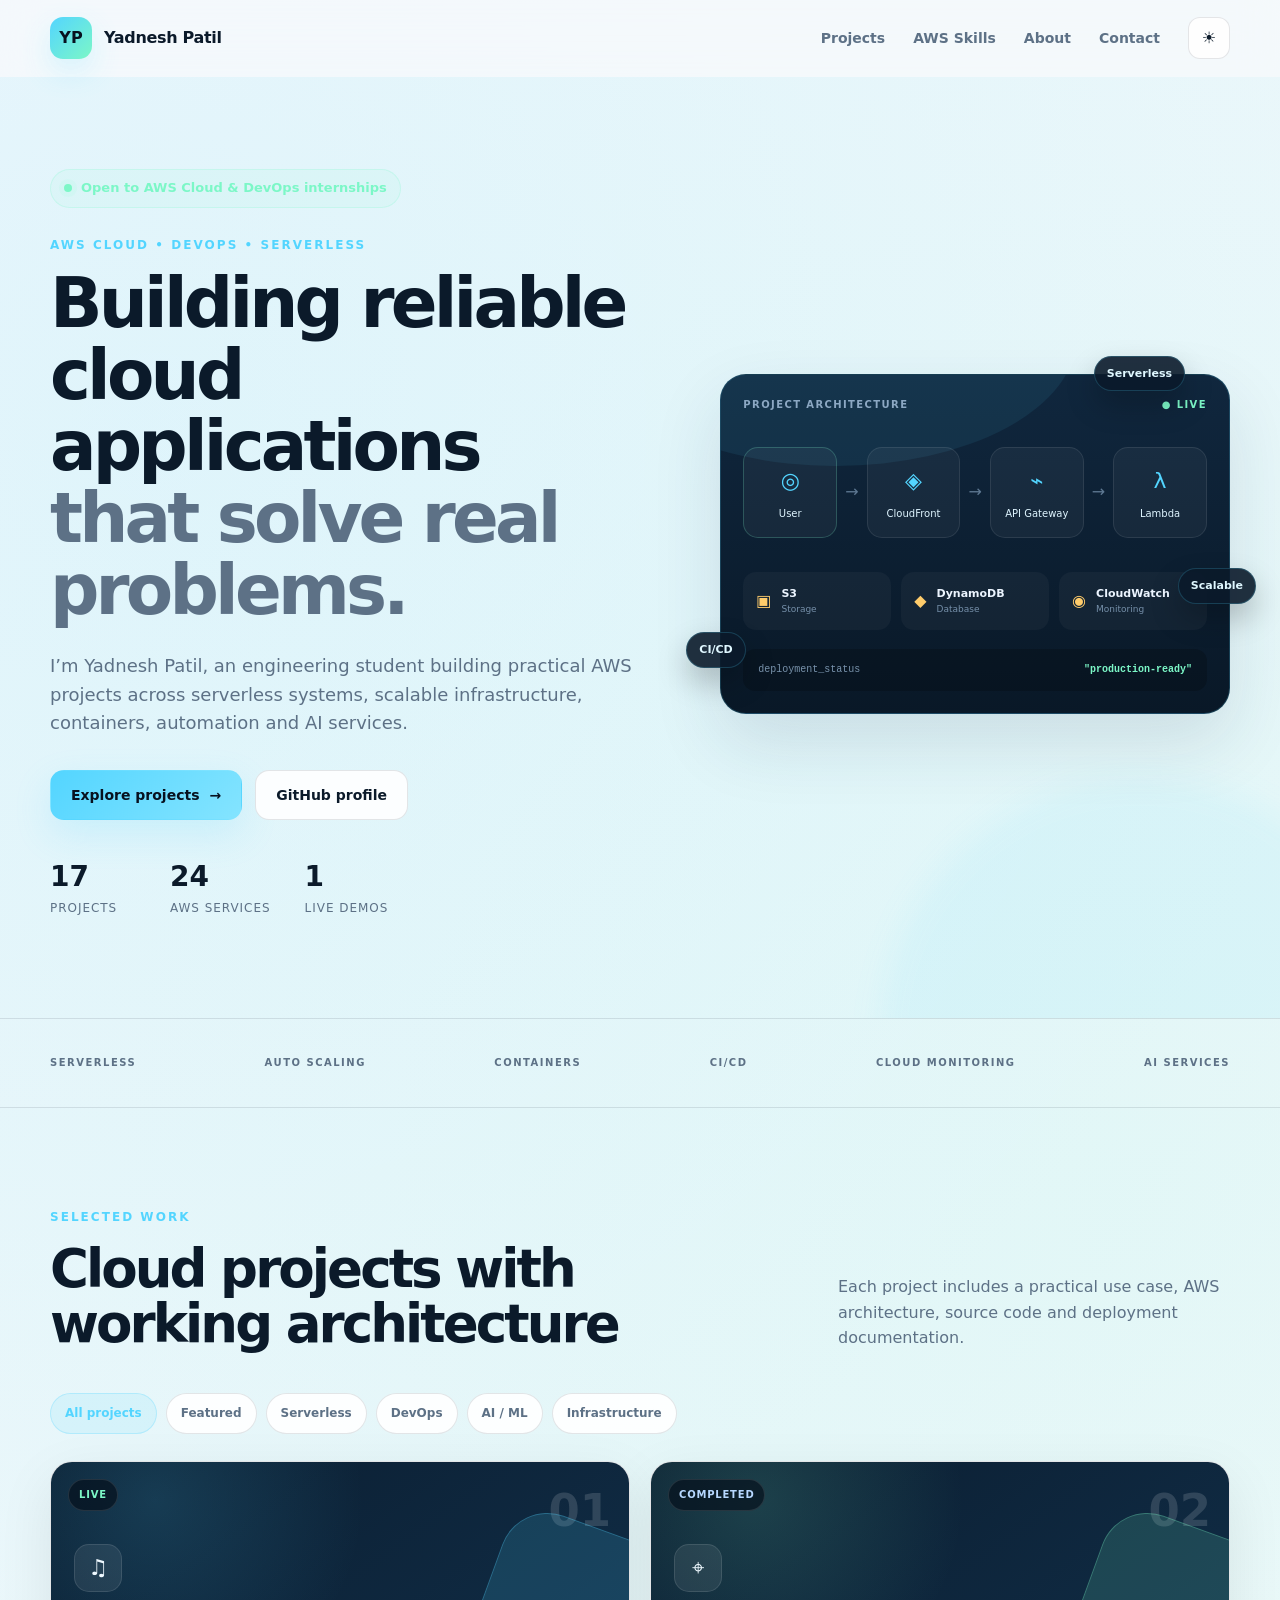
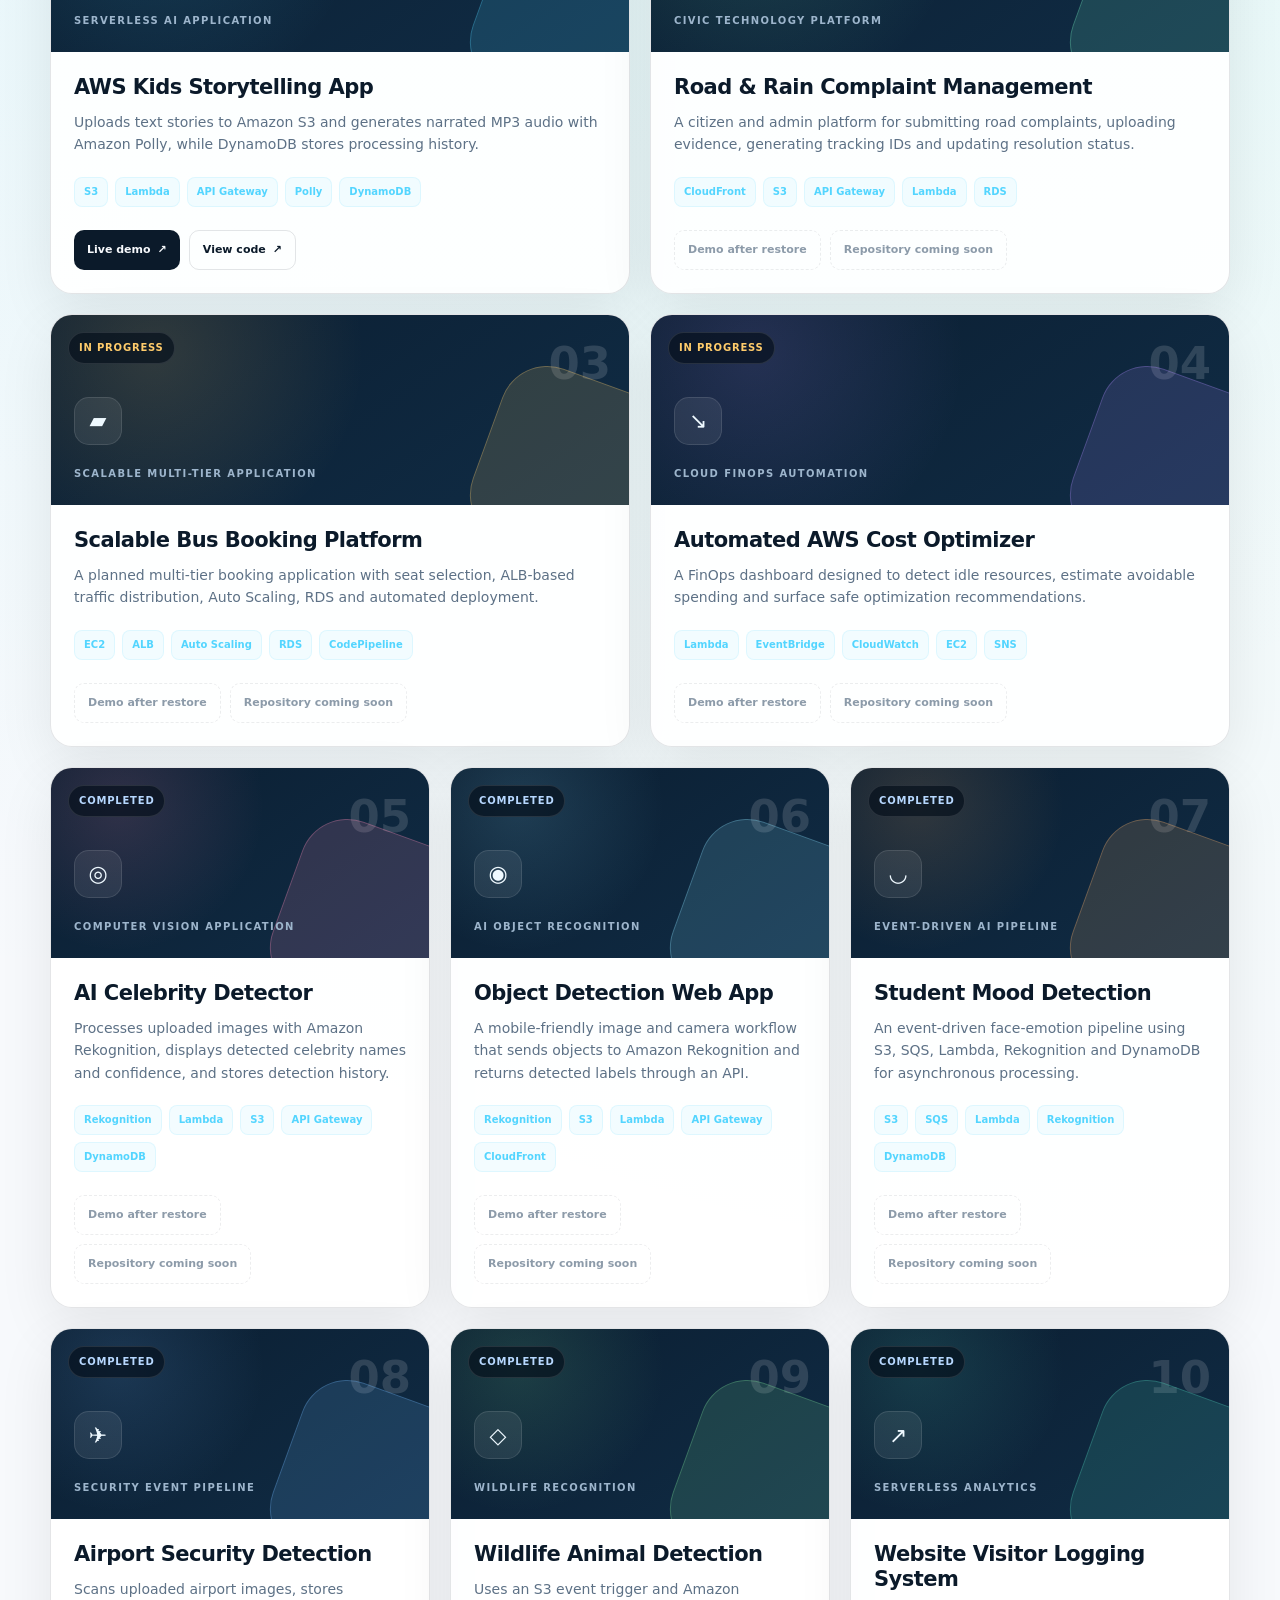
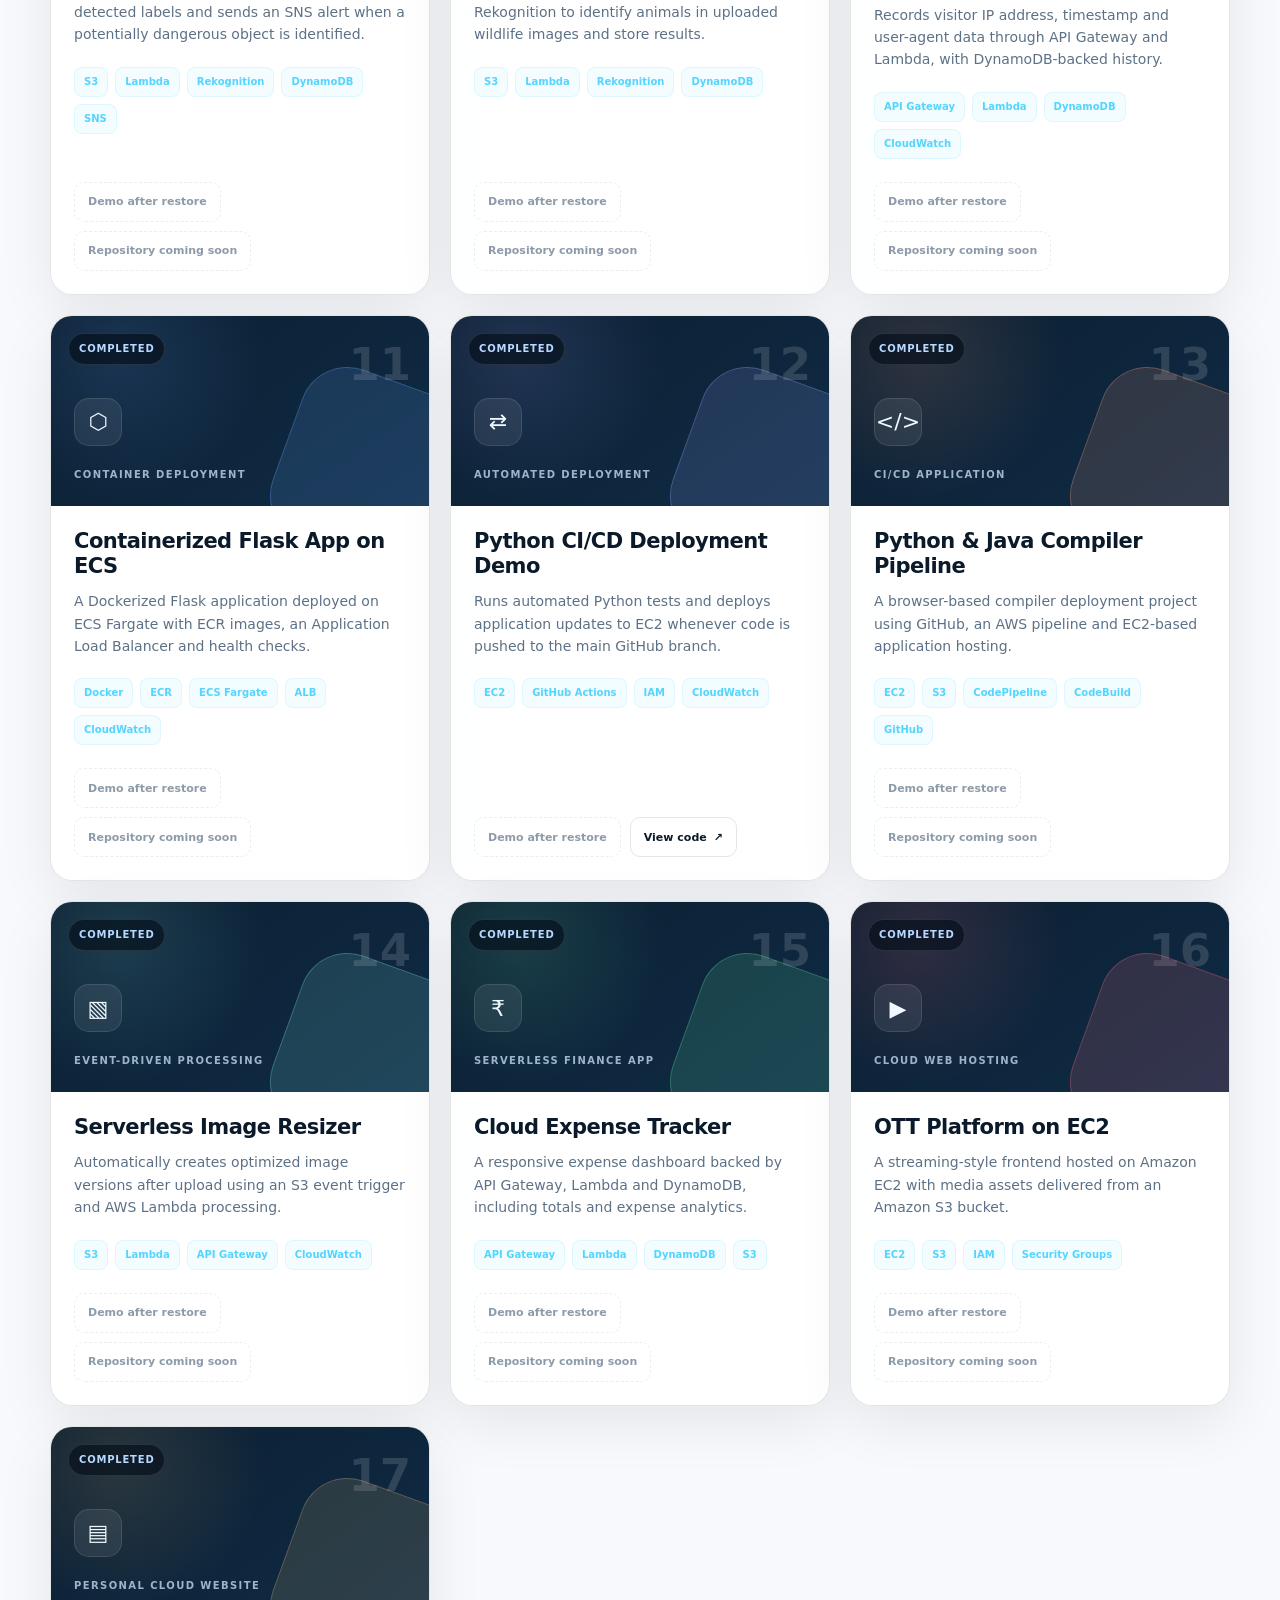
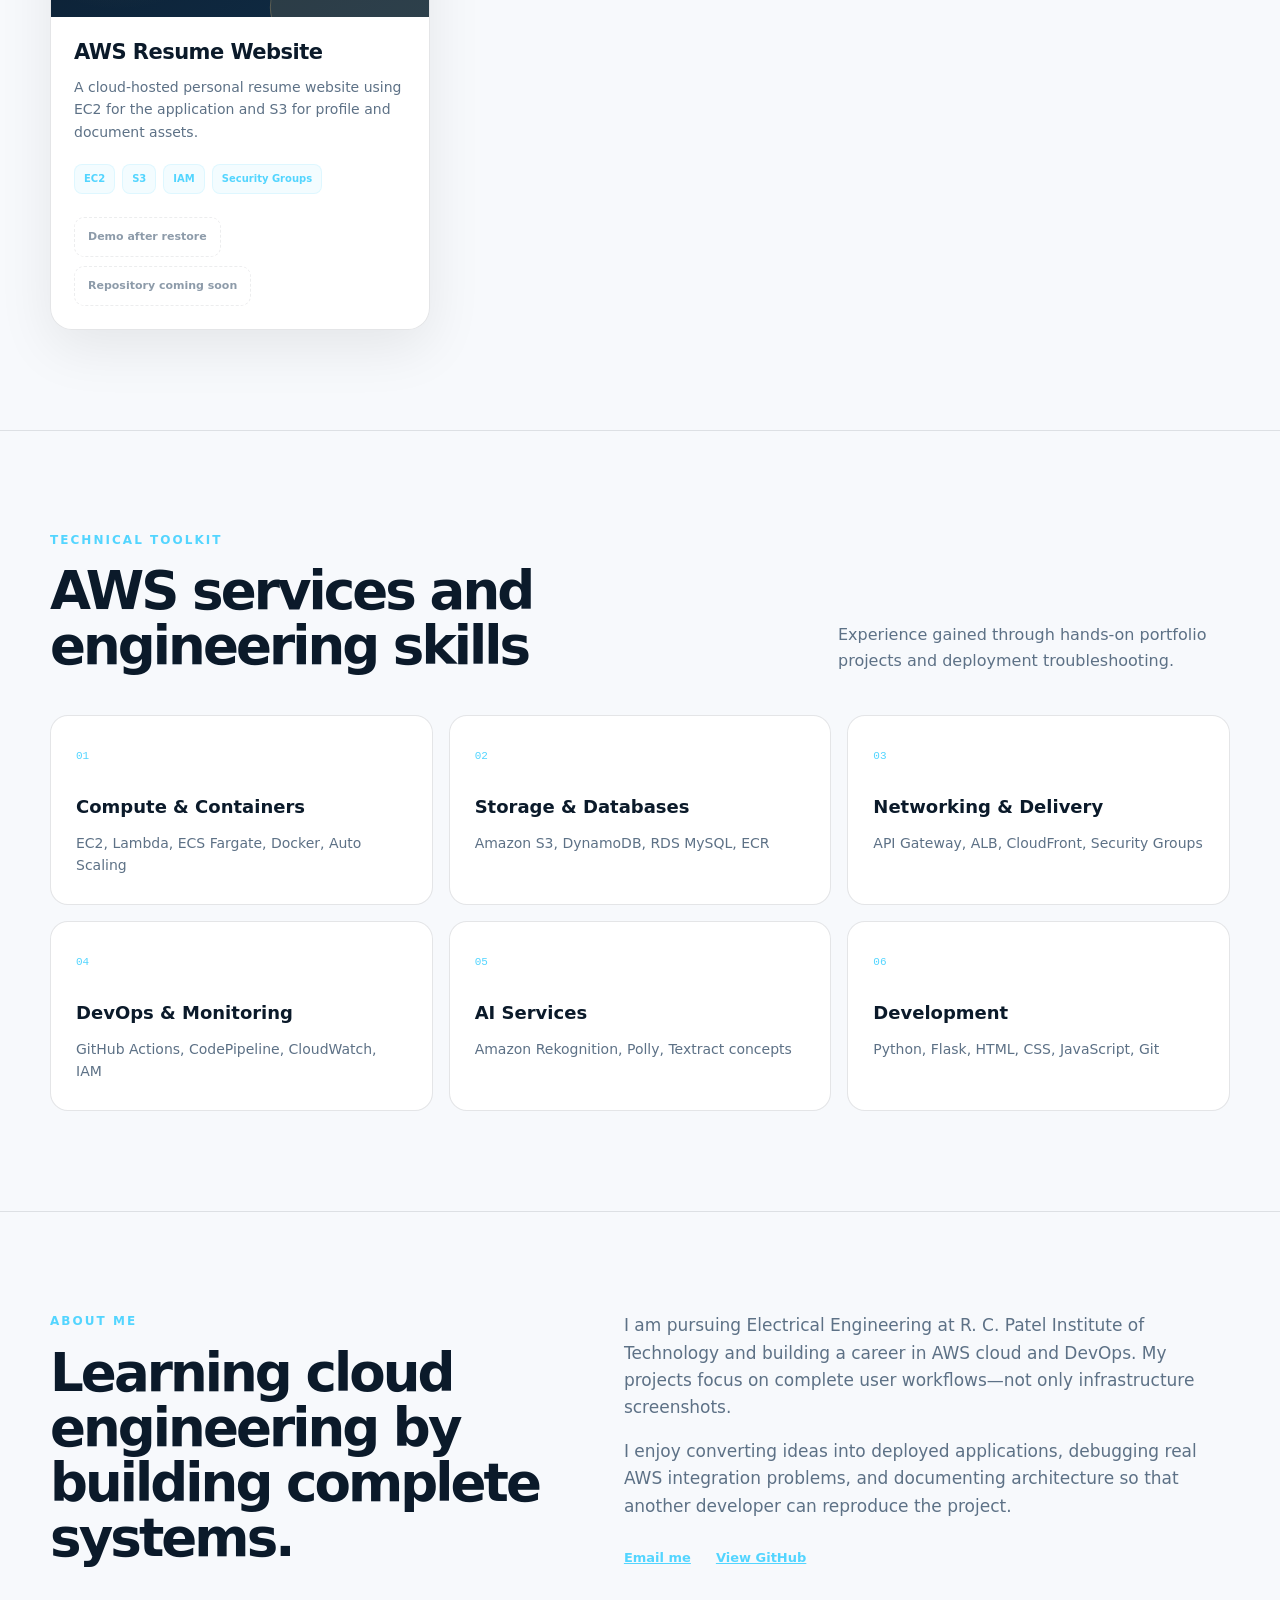
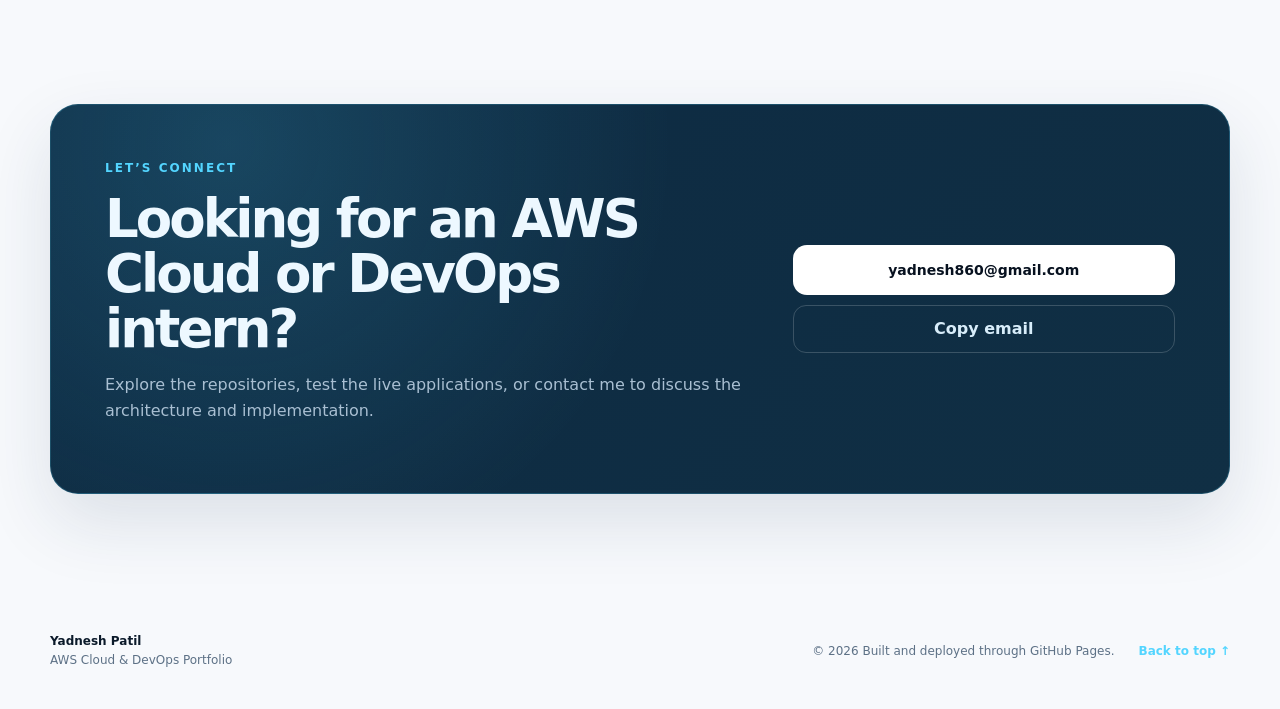
==== index.html @ d7eee320 "Fix GitHub Pages folder structure" ====
<!DOCTYPE html>
<html lang="en">
<head>
  <meta charset="UTF-8">
  <meta name="viewport" content="width=device-width, initial-scale=1.0">
  <meta name="description" content="Yadnesh Patil's AWS Cloud and DevOps project portfolio.">
  <meta name="theme-color" content="#07111f">

  <title>Yadnesh Patil | AWS Cloud Portfolio</title>

  <link rel="icon" href="assets/favicon.svg" type="image/svg+xml">
  <link rel="stylesheet" href="styles.css">
  <script src="script.js" defer></script>
</head>

<body>
  <a class="skip-link" href="#projects">Skip to projects</a>

  <header class="site-header" id="top">
    <nav class="nav container" aria-label="Main navigation">
      <a class="brand" href="#top" aria-label="Yadnesh Patil home">
        <span class="brand-mark">YP</span>
        <span class="brand-text">Yadnesh Patil</span>
      </a>

      <button class="nav-toggle" id="navToggle" type="button"
        aria-label="Open navigation" aria-expanded="false">
        <span></span><span></span><span></span>
      </button>

      <div class="nav-links" id="navLinks">
        <a href="#projects">Projects</a>
        <a href="#skills">AWS Skills</a>
        <a href="#about">About</a>
        <a href="#contact">Contact</a>

        <button class="theme-toggle" id="themeToggle" type="button"
          aria-label="Switch color theme">
          <span id="themeIcon" aria-hidden="true">☾</span>
        </button>
      </div>
    </nav>
  </header>

  <main>
    <section class="hero section">
      <div class="container hero-grid">
        <div class="hero-copy">
          <div class="status-pill">
            <span class="status-dot"></span>
            Open to AWS Cloud & DevOps internships
          </div>

          <p class="eyebrow">AWS CLOUD • DEVOPS • SERVERLESS</p>

          <h1>
            Building reliable cloud applications
            <span>that solve real problems.</span>
          </h1>

          <p class="hero-text">
            I’m Yadnesh Patil, an engineering student building practical AWS
            projects across serverless systems, scalable infrastructure,
            containers, automation and AI services.
          </p>

          <div class="hero-actions">
            <a class="button button-primary" href="#projects">
              Explore projects
              <span aria-hidden="true">→</span>
            </a>

            <a class="button button-secondary"
              href="https://github.com/Yadnesh-09"
              target="_blank" rel="noopener noreferrer">
              GitHub profile
            </a>
          </div>

          <div class="hero-metrics" aria-label="Portfolio summary">
            <div>
              <strong id="projectMetric">0</strong>
              <span>Projects</span>
            </div>
            <div>
              <strong id="serviceMetric">0</strong>
              <span>AWS services</span>
            </div>
            <div>
              <strong id="liveMetric">0</strong>
              <span>Live demos</span>
            </div>
          </div>
        </div>

        <div class="hero-visual" aria-label="AWS architecture illustration">
          <div class="architecture-card">
            <div class="architecture-top">
              <span>PROJECT ARCHITECTURE</span>
              <span class="live-indicator">● LIVE</span>
            </div>

            <div class="architecture-flow">
              <div class="architecture-node node-user">
                <span class="node-icon">◎</span>
                <span>User</span>
              </div>

              <span class="flow-arrow">→</span>

              <div class="architecture-node">
                <span class="node-icon">◈</span>
                <span>CloudFront</span>
              </div>

              <span class="flow-arrow">→</span>

              <div class="architecture-node">
                <span class="node-icon">⌁</span>
                <span>API Gateway</span>
              </div>

              <span class="flow-arrow">→</span>

              <div class="architecture-node">
                <span class="node-icon">λ</span>
                <span>Lambda</span>
              </div>
            </div>

            <div class="architecture-bottom">
              <div class="mini-service">
                <span>▣</span>
                <div><strong>S3</strong><small>Storage</small></div>
              </div>

              <div class="mini-service">
                <span>◆</span>
                <div><strong>DynamoDB</strong><small>Database</small></div>
              </div>

              <div class="mini-service">
                <span>◉</span>
                <div><strong>CloudWatch</strong><small>Monitoring</small></div>
              </div>
            </div>

            <div class="architecture-code">
              <span>deployment_status</span>
              <strong>"production-ready"</strong>
            </div>
          </div>

          <div class="floating-badge badge-one">Serverless</div>
          <div class="floating-badge badge-two">CI/CD</div>
          <div class="floating-badge badge-three">Scalable</div>
        </div>
      </div>
    </section>

    <section class="trust-strip" aria-label="Core areas">
      <div class="container trust-items">
        <span>SERVERLESS</span>
        <span>AUTO SCALING</span>
        <span>CONTAINERS</span>
        <span>CI/CD</span>
        <span>CLOUD MONITORING</span>
        <span>AI SERVICES</span>
      </div>
    </section>

    <section class="section projects-section" id="projects">
      <div class="container">
        <div class="section-heading">
          <div>
            <p class="eyebrow">SELECTED WORK</p>
            <h2>Cloud projects with working architecture</h2>
          </div>

          <p>
            Each project includes a practical use case, AWS architecture,
            source code and deployment documentation.
          </p>
        </div>

        <div class="filter-bar" id="filterBar" aria-label="Project filters">
          <button class="filter-button active" type="button" data-filter="all">
            All projects
          </button>
          <button class="filter-button" type="button" data-filter="featured">
            Featured
          </button>
          <button class="filter-button" type="button" data-filter="serverless">
            Serverless
          </button>
          <button class="filter-button" type="button" data-filter="devops">
            DevOps
          </button>
          <button class="filter-button" type="button" data-filter="ai">
            AI / ML
          </button>
          <button class="filter-button" type="button" data-filter="infrastructure">
            Infrastructure
          </button>
        </div>

        <div class="project-grid" id="projectGrid"></div>

        <div class="empty-filter" id="emptyFilter" hidden>
          No projects match this filter yet.
        </div>
      </div>
    </section>

    <section class="section skills-section" id="skills">
      <div class="container">
        <div class="section-heading">
          <div>
            <p class="eyebrow">TECHNICAL TOOLKIT</p>
            <h2>AWS services and engineering skills</h2>
          </div>

          <p>
            Experience gained through hands-on portfolio projects and
            deployment troubleshooting.
          </p>
        </div>

        <div class="skills-grid">
          <article class="skill-card">
            <span class="skill-number">01</span>
            <h3>Compute & Containers</h3>
            <p>EC2, Lambda, ECS Fargate, Docker, Auto Scaling</p>
          </article>

          <article class="skill-card">
            <span class="skill-number">02</span>
            <h3>Storage & Databases</h3>
            <p>Amazon S3, DynamoDB, RDS MySQL, ECR</p>
          </article>

          <article class="skill-card">
            <span class="skill-number">03</span>
            <h3>Networking & Delivery</h3>
            <p>API Gateway, ALB, CloudFront, Security Groups</p>
          </article>

          <article class="skill-card">
            <span class="skill-number">04</span>
            <h3>DevOps & Monitoring</h3>
            <p>GitHub Actions, CodePipeline, CloudWatch, IAM</p>
          </article>

          <article class="skill-card">
            <span class="skill-number">05</span>
            <h3>AI Services</h3>
            <p>Amazon Rekognition, Polly, Textract concepts</p>
          </article>

          <article class="skill-card">
            <span class="skill-number">06</span>
            <h3>Development</h3>
            <p>Python, Flask, HTML, CSS, JavaScript, Git</p>
          </article>
        </div>
      </div>
    </section>

    <section class="section about-section" id="about">
      <div class="container about-grid">
        <div>
          <p class="eyebrow">ABOUT ME</p>
          <h2>Learning cloud engineering by building complete systems.</h2>
        </div>

        <div class="about-copy">
          <p>
            I am pursuing Electrical Engineering at R. C. Patel Institute of
            Technology and building a career in AWS cloud and DevOps. My
            projects focus on complete user workflows—not only infrastructure
            screenshots.
          </p>

          <p>
            I enjoy converting ideas into deployed applications, debugging
            real AWS integration problems, and documenting architecture so
            that another developer can reproduce the project.
          </p>

          <div class="about-links">
            <a href="mailto:yadnesh860@gmail.com">Email me</a>
            <a href="https://github.com/Yadnesh-09"
              target="_blank" rel="noopener noreferrer">View GitHub</a>
          </div>
        </div>
      </div>
    </section>

    <section class="section contact-section" id="contact">
      <div class="container contact-card">
        <div>
          <p class="eyebrow">LET’S CONNECT</p>
          <h2>Looking for an AWS Cloud or DevOps intern?</h2>
          <p>
            Explore the repositories, test the live applications, or contact
            me to discuss the architecture and implementation.
          </p>
        </div>

        <div class="contact-actions">
          <a class="button button-light"
            href="mailto:yadnesh860@gmail.com">
            yadnesh860@gmail.com
          </a>

          <button class="copy-button" id="copyEmailButton" type="button"
            data-email="yadnesh860@gmail.com">
            Copy email
          </button>
        </div>
      </div>
    </section>
  </main>

  <footer class="site-footer">
    <div class="container footer-grid">
      <div>
        <strong>Yadnesh Patil</strong>
        <span>AWS Cloud & DevOps Portfolio</span>
      </div>

      <p>
        © <span id="currentYear"></span> Built and deployed through GitHub Pages.
      </p>

      <a href="#top">Back to top ↑</a>
    </div>
  </footer>

  <div class="toast" id="toast" role="status" aria-live="polite"></div>
</body>
</html>
---- styles.css ----
/* =========================================================
   Yadnesh Patil — AWS Cloud Portfolio
   ========================================================= */

:root {
  --bg: #07111f;
  --bg-soft: #0c1b2d;
  --panel: rgba(16, 34, 54, 0.86);
  --panel-solid: #102236;
  --panel-light: #f4f7fb;
  --text: #ecf5ff;
  --muted: #98adc3;
  --dark-text: #0a1828;
  --accent: #53d5ff;
  --accent-two: #7cf7c7;
  --accent-warm: #ffcc6b;
  --danger: #ff7f8f;
  --line: rgba(255, 255, 255, 0.1);
  --shadow: 0 28px 70px rgba(0, 0, 0, 0.28);
  --radius: 22px;
  --container: 1180px;
}

:root[data-theme="light"] {
  --bg: #f7f9fc;
  --bg-soft: #edf2f8;
  --panel: rgba(255, 255, 255, 0.9);
  --panel-solid: #ffffff;
  --panel-light: #0b1a2a;
  --text: #0b1a2a;
  --muted: #5d7186;
  --dark-text: #f7fbff;
  --line: rgba(10, 24, 40, 0.11);
  --shadow: 0 28px 70px rgba(27, 53, 82, 0.12);
}

* {
  box-sizing: border-box;
}

html {
  scroll-behavior: smooth;
}

body {
  margin: 0;
  min-width: 320px;
  background:
    radial-gradient(circle at 12% 6%, rgba(83, 213, 255, 0.13), transparent 32%),
    radial-gradient(circle at 88% 17%, rgba(124, 247, 199, 0.1), transparent 28%),
    var(--bg);
  color: var(--text);
  font-family:
    Inter, ui-sans-serif, system-ui, -apple-system, BlinkMacSystemFont,
    "Segoe UI", sans-serif;
  line-height: 1.6;
}

body.menu-open {
  overflow: hidden;
}

button,
a {
  font: inherit;
}

a {
  color: inherit;
}

img {
  max-width: 100%;
}

.skip-link {
  position: fixed;
  top: -80px;
  left: 18px;
  z-index: 1000;
  padding: 10px 14px;
  background: white;
  color: #07111f;
  border-radius: 10px;
  text-decoration: none;
}

.skip-link:focus {
  top: 18px;
}

.container {
  width: min(var(--container), calc(100% - 40px));
  margin-inline: auto;
}

.section {
  padding: 100px 0;
}

.site-header {
  position: sticky;
  top: 0;
  z-index: 100;
  border-bottom: 1px solid transparent;
  background: rgba(7, 17, 31, 0.72);
  backdrop-filter: blur(18px);
  transition: border-color 0.2s ease, background 0.2s ease;
}

:root[data-theme="light"] .site-header {
  background: rgba(247, 249, 252, 0.82);
}

.site-header.scrolled {
  border-color: var(--line);
}

.nav {
  min-height: 76px;
  display: flex;
  align-items: center;
  justify-content: space-between;
}

.brand {
  display: inline-flex;
  align-items: center;
  gap: 12px;
  font-weight: 800;
  text-decoration: none;
}

.brand-mark {
  width: 42px;
  height: 42px;
  display: inline-grid;
  place-items: center;
  background: linear-gradient(135deg, var(--accent), var(--accent-two));
  color: #07111f;
  border-radius: 13px;
  box-shadow: 0 12px 30px rgba(83, 213, 255, 0.2);
}

.brand-text {
  letter-spacing: -0.02em;
}

.nav-links {
  display: flex;
  align-items: center;
  gap: 28px;
}

.nav-links a {
  color: var(--muted);
  font-size: 14px;
  font-weight: 700;
  text-decoration: none;
  transition: color 0.15s ease;
}

.nav-links a:hover {
  color: var(--text);
}

.nav-toggle {
  display: none;
  width: 44px;
  height: 44px;
  padding: 10px;
  background: transparent;
  border: 1px solid var(--line);
  border-radius: 12px;
  cursor: pointer;
}

.nav-toggle span {
  display: block;
  height: 2px;
  margin: 5px 0;
  background: var(--text);
}

.theme-toggle {
  width: 42px;
  height: 42px;
  display: grid;
  place-items: center;
  background: var(--panel);
  color: var(--text);
  border: 1px solid var(--line);
  border-radius: 12px;
  cursor: pointer;
}

.hero {
  position: relative;
  overflow: hidden;
  padding-top: 92px;
}

.hero::after {
  position: absolute;
  inset: auto -120px -280px auto;
  width: 520px;
  height: 520px;
  background: rgba(83, 213, 255, 0.08);
  border-radius: 50%;
  filter: blur(15px);
  content: "";
  pointer-events: none;
}

.hero-grid {
  display: grid;
  grid-template-columns: 1.08fr 0.92fr;
  align-items: center;
  gap: 72px;
}

.status-pill {
  width: fit-content;
  display: inline-flex;
  align-items: center;
  gap: 9px;
  margin-bottom: 28px;
  padding: 8px 13px;
  background: rgba(124, 247, 199, 0.08);
  color: var(--accent-two);
  border: 1px solid rgba(124, 247, 199, 0.22);
  border-radius: 999px;
  font-size: 13px;
  font-weight: 750;
}

.status-dot {
  width: 8px;
  height: 8px;
  background: var(--accent-two);
  border-radius: 50%;
  box-shadow: 0 0 0 5px rgba(124, 247, 199, 0.09);
}

.eyebrow {
  margin: 0 0 13px;
  color: var(--accent);
  font-size: 12px;
  font-weight: 850;
  letter-spacing: 0.17em;
}

.hero h1,
.section-heading h2,
.about-grid h2,
.contact-card h2 {
  margin: 0;
  font-size: clamp(38px, 6vw, 69px);
  line-height: 1.04;
  letter-spacing: -0.055em;
}

.hero h1 span {
  display: block;
  color: var(--muted);
}

.hero-text {
  max-width: 660px;
  margin: 25px 0 0;
  color: var(--muted);
  font-size: 18px;
}

.hero-actions {
  display: flex;
  flex-wrap: wrap;
  gap: 13px;
  margin-top: 32px;
}

.button {
  min-height: 50px;
  display: inline-flex;
  align-items: center;
  justify-content: center;
  gap: 10px;
  padding: 0 20px;
  border: 1px solid transparent;
  border-radius: 14px;
  font-size: 14px;
  font-weight: 800;
  text-decoration: none;
  transition:
    transform 0.15s ease,
    background 0.15s ease,
    border-color 0.15s ease;
}

.button:hover {
  transform: translateY(-2px);
}

.button-primary {
  background: linear-gradient(135deg, var(--accent), #84e4ff);
  color: #07111f;
  box-shadow: 0 14px 36px rgba(83, 213, 255, 0.18);
}

.button-secondary {
  background: var(--panel);
  border-color: var(--line);
}

.hero-metrics {
  display: flex;
  flex-wrap: wrap;
  gap: 34px;
  margin-top: 43px;
}

.hero-metrics div {
  min-width: 86px;
}

.hero-metrics strong {
  display: block;
  font-size: 28px;
  line-height: 1;
}

.hero-metrics span {
  display: block;
  margin-top: 8px;
  color: var(--muted);
  font-size: 12px;
  text-transform: uppercase;
  letter-spacing: 0.08em;
}

.hero-visual {
  position: relative;
}

.architecture-card {
  position: relative;
  padding: 22px;
  background:
    linear-gradient(180deg, rgba(18, 40, 63, 0.98), rgba(10, 25, 42, 0.98));
  border: 1px solid rgba(83, 213, 255, 0.2);
  border-radius: 26px;
  box-shadow: var(--shadow);
  overflow: hidden;
}

:root[data-theme="light"] .architecture-card {
  background:
    linear-gradient(180deg, #10273e, #091827);
  color: #ecf5ff;
}

.architecture-card::before {
  position: absolute;
  inset: -50% 30% auto -25%;
  height: 260px;
  background: rgba(83, 213, 255, 0.08);
  border-radius: 50%;
  content: "";
}

.architecture-top,
.architecture-code {
  position: relative;
  display: flex;
  align-items: center;
  justify-content: space-between;
}

.architecture-top {
  color: #8ca8c3;
  font-size: 10px;
  font-weight: 850;
  letter-spacing: 0.14em;
}

.live-indicator {
  color: var(--accent-two);
}

.architecture-flow {
  position: relative;
  display: grid;
  grid-template-columns: 1fr auto 1fr auto 1fr auto 1fr;
  align-items: center;
  gap: 8px;
  margin: 34px 0;
}

.architecture-node {
  min-height: 91px;
  display: grid;
  align-content: center;
  justify-items: center;
  gap: 8px;
  padding: 12px 6px;
  background: rgba(255, 255, 255, 0.045);
  border: 1px solid rgba(255, 255, 255, 0.09);
  border-radius: 15px;
  color: #dff5ff;
  font-size: 10px;
  text-align: center;
}

.node-user {
  border-color: rgba(124, 247, 199, 0.22);
}

.node-icon {
  font-size: 22px;
  color: var(--accent);
}

.flow-arrow {
  color: #5e7892;
}

.architecture-bottom {
  position: relative;
  display: grid;
  grid-template-columns: repeat(3, 1fr);
  gap: 10px;
}

.mini-service {
  display: flex;
  align-items: center;
  gap: 10px;
  padding: 13px;
  background: rgba(255, 255, 255, 0.035);
  border-radius: 13px;
}

.mini-service > span {
  color: var(--accent-warm);
}

.mini-service strong,
.mini-service small {
  display: block;
}

.mini-service strong {
  font-size: 11px;
}

.mini-service small {
  color: #7690aa;
  font-size: 9px;
}

.architecture-code {
  margin-top: 19px;
  padding: 13px 15px;
  background: rgba(0, 0, 0, 0.2);
  border-radius: 12px;
  font-family: ui-monospace, SFMono-Regular, Menlo, monospace;
  font-size: 10px;
}

.architecture-code span {
  color: #7993ac;
}

.architecture-code strong {
  color: var(--accent-two);
}

.floating-badge {
  position: absolute;
  padding: 8px 12px;
  background: rgba(10, 26, 43, 0.9);
  color: #dff7ff;
  border: 1px solid rgba(83, 213, 255, 0.2);
  border-radius: 999px;
  box-shadow: 0 14px 30px rgba(0, 0, 0, 0.22);
  font-size: 11px;
  font-weight: 800;
}

.badge-one {
  top: -18px;
  right: 45px;
}

.badge-two {
  bottom: 46px;
  left: -34px;
}

.badge-three {
  right: -26px;
  bottom: 110px;
}

.trust-strip {
  border-block: 1px solid var(--line);
  background: rgba(255, 255, 255, 0.018);
}

.trust-items {
  min-height: 88px;
  display: flex;
  align-items: center;
  justify-content: space-between;
  gap: 24px;
  overflow-x: auto;
  color: var(--muted);
  font-size: 10px;
  font-weight: 850;
  letter-spacing: 0.15em;
  scrollbar-width: none;
}

.trust-items::-webkit-scrollbar {
  display: none;
}

.projects-section {
  background:
    linear-gradient(180deg, transparent, rgba(255, 255, 255, 0.018), transparent);
}

.section-heading {
  display: grid;
  grid-template-columns: minmax(0, 1.3fr) minmax(260px, 0.7fr);
  align-items: end;
  gap: 60px;
  margin-bottom: 42px;
}

.section-heading h2,
.about-grid h2,
.contact-card h2 {
  font-size: clamp(34px, 5vw, 53px);
}

.section-heading > p {
  margin: 0;
  color: var(--muted);
}

.filter-bar {
  display: flex;
  flex-wrap: wrap;
  gap: 9px;
  margin-bottom: 27px;
}

.filter-button {
  padding: 10px 14px;
  background: var(--panel);
  color: var(--muted);
  border: 1px solid var(--line);
  border-radius: 999px;
  cursor: pointer;
  font-size: 12px;
  font-weight: 800;
}

.filter-button:hover,
.filter-button.active {
  background: rgba(83, 213, 255, 0.12);
  color: var(--accent);
  border-color: rgba(83, 213, 255, 0.28);
}

.project-grid {
  display: grid;
  grid-template-columns: repeat(12, 1fr);
  gap: 20px;
}

.project-card {
  grid-column: span 4;
  min-height: 100%;
  display: flex;
  flex-direction: column;
  background: var(--panel);
  border: 1px solid var(--line);
  border-radius: var(--radius);
  overflow: hidden;
  box-shadow: 0 18px 55px rgba(0, 0, 0, 0.08);
  transition:
    transform 0.2s ease,
    border-color 0.2s ease,
    box-shadow 0.2s ease;
}

.project-card.featured-card {
  grid-column: span 6;
}

.project-card:hover {
  transform: translateY(-6px);
  border-color: rgba(83, 213, 255, 0.3);
  box-shadow: 0 25px 65px rgba(0, 0, 0, 0.16);
}

.project-visual {
  position: relative;
  min-height: 190px;
  display: grid;
  align-content: end;
  padding: 23px;
  overflow: hidden;
  background:
    radial-gradient(circle at 18% 20%, var(--project-accent-soft), transparent 42%),
    linear-gradient(145deg, #0b1e31, #102c45);
  color: #eff9ff;
}

.project-visual::after {
  position: absolute;
  right: -35px;
  bottom: -55px;
  width: 180px;
  height: 180px;
  background: var(--project-accent-soft);
  border: 1px solid var(--project-accent-border);
  border-radius: 48px;
  transform: rotate(20deg);
  content: "";
}

.project-status {
  position: absolute;
  top: 17px;
  left: 17px;
  z-index: 2;
  padding: 7px 10px;
  background: rgba(5, 16, 27, 0.68);
  border: 1px solid rgba(255, 255, 255, 0.11);
  border-radius: 999px;
  font-size: 10px;
  font-weight: 850;
  letter-spacing: 0.08em;
  text-transform: uppercase;
}

.project-status.live {
  color: var(--accent-two);
}

.project-status.completed {
  color: #b7d8ff;
}

.project-status.progress {
  color: var(--accent-warm);
}

.project-number {
  position: absolute;
  top: 13px;
  right: 18px;
  color: rgba(255, 255, 255, 0.14);
  font-size: 45px;
  font-weight: 900;
}

.project-visual-content {
  position: relative;
  z-index: 2;
}

.project-icon {
  width: 48px;
  height: 48px;
  display: grid;
  place-items: center;
  margin-bottom: 21px;
  background: rgba(255, 255, 255, 0.08);
  border: 1px solid rgba(255, 255, 255, 0.11);
  border-radius: 15px;
  font-size: 22px;
}

.project-type {
  color: #9db5cc;
  font-size: 10px;
  font-weight: 800;
  letter-spacing: 0.14em;
  text-transform: uppercase;
}

.project-body {
  flex: 1;
  display: flex;
  flex-direction: column;
  padding: 23px;
}

.project-body h3 {
  margin: 0 0 11px;
  font-size: 21px;
  line-height: 1.2;
  letter-spacing: -0.025em;
}

.project-description {
  margin: 0;
  color: var(--muted);
  font-size: 14px;
}

.service-tags {
  display: flex;
  flex-wrap: wrap;
  gap: 7px;
  margin: 21px 0 23px;
}

.service-tag {
  padding: 6px 9px;
  background: rgba(83, 213, 255, 0.07);
  color: var(--accent);
  border: 1px solid rgba(83, 213, 255, 0.13);
  border-radius: 8px;
  font-size: 10px;
  font-weight: 800;
}

.project-actions {
  display: flex;
  flex-wrap: wrap;
  gap: 9px;
  margin-top: auto;
}

.project-link {
  min-height: 40px;
  display: inline-flex;
  align-items: center;
  justify-content: center;
  gap: 7px;
  padding: 0 13px;
  border-radius: 10px;
  font-size: 11px;
  font-weight: 850;
  text-decoration: none;
}

.project-link.primary {
  background: var(--text);
  color: var(--bg);
}

.project-link.secondary {
  border: 1px solid var(--line);
}

.project-link.disabled {
  cursor: not-allowed;
  color: var(--muted);
  border: 1px dashed var(--line);
  opacity: 0.7;
}

.empty-filter {
  padding: 46px;
  color: var(--muted);
  text-align: center;
  border: 1px dashed var(--line);
  border-radius: var(--radius);
}

.skills-section {
  border-block: 1px solid var(--line);
  background: rgba(255, 255, 255, 0.018);
}

.skills-grid {
  display: grid;
  grid-template-columns: repeat(3, 1fr);
  gap: 16px;
}

.skill-card {
  position: relative;
  min-height: 190px;
  padding: 25px;
  background: var(--panel);
  border: 1px solid var(--line);
  border-radius: 18px;
}

.skill-number {
  color: var(--accent);
  font-family: ui-monospace, SFMono-Regular, Menlo, monospace;
  font-size: 11px;
}

.skill-card h3 {
  margin: 26px 0 10px;
  font-size: 18px;
}

.skill-card p {
  margin: 0;
  color: var(--muted);
  font-size: 14px;
}

.about-grid {
  display: grid;
  grid-template-columns: 0.9fr 1.1fr;
  gap: 78px;
}

.about-copy {
  color: var(--muted);
  font-size: 17px;
}

.about-copy p:first-child {
  margin-top: 0;
}

.about-links {
  display: flex;
  gap: 25px;
  margin-top: 28px;
}

.about-links a {
  color: var(--accent);
  font-size: 13px;
  font-weight: 800;
}

.contact-section {
  padding-top: 35px;
}

.contact-card {
  display: grid;
  grid-template-columns: 1.25fr 0.75fr;
  align-items: center;
  gap: 50px;
  padding: 54px;
  background:
    radial-gradient(circle at 15% 10%, rgba(83, 213, 255, 0.16), transparent 42%),
    linear-gradient(135deg, #0d2a42, #102f44);
  color: #edf8ff;
  border: 1px solid rgba(83, 213, 255, 0.2);
  border-radius: 28px;
  box-shadow: var(--shadow);
}

.contact-card h2 {
  max-width: 720px;
}

.contact-card > div > p:last-child {
  max-width: 670px;
  color: #a9bfd2;
}

.contact-actions {
  display: grid;
  gap: 10px;
}

.button-light {
  background: white;
  color: #07111f;
}

.copy-button {
  min-height: 48px;
  background: transparent;
  color: #d8edfa;
  border: 1px solid rgba(255, 255, 255, 0.18);
  border-radius: 13px;
  cursor: pointer;
  font-weight: 800;
}

.site-footer {
  padding: 38px 0;
}

.footer-grid {
  display: grid;
  grid-template-columns: 1fr auto auto;
  align-items: center;
  gap: 24px;
  color: var(--muted);
  font-size: 12px;
}

.footer-grid div strong,
.footer-grid div span {
  display: block;
}

.footer-grid strong {
  color: var(--text);
}

.footer-grid p {
  margin: 0;
}

.footer-grid > a {
  color: var(--accent);
  font-weight: 800;
  text-decoration: none;
}

.toast {
  position: fixed;
  right: 22px;
  bottom: 22px;
  z-index: 500;
  max-width: min(360px, calc(100% - 44px));
  padding: 13px 17px;
  background: #f5fbff;
  color: #07111f;
  border-radius: 12px;
  box-shadow: var(--shadow);
  font-size: 13px;
  font-weight: 750;
  opacity: 0;
  transform: translateY(15px);
  pointer-events: none;
  transition: opacity 0.2s ease, transform 0.2s ease;
}

.toast.show {
  opacity: 1;
  transform: translateY(0);
}

@media (max-width: 1000px) {
  .hero-grid {
    grid-template-columns: 1fr;
  }

  .hero-copy {
    max-width: 800px;
  }

  .hero-visual {
    max-width: 700px;
  }

  .project-card,
  .project-card.featured-card {
    grid-column: span 6;
  }

  .contact-card {
    grid-template-columns: 1fr;
  }
}

@media (max-width: 760px) {
  .section {
    padding: 78px 0;
  }

  .nav-toggle {
    display: block;
  }

  .nav-links {
    position: fixed;
    inset: 76px 0 auto;
    display: none;
    align-items: stretch;
    flex-direction: column;
    gap: 0;
    padding: 22px 20px 30px;
    background: var(--bg);
    border-bottom: 1px solid var(--line);
  }

  .nav-links.open {
    display: flex;
  }

  .nav-links a {
    padding: 15px 4px;
    border-bottom: 1px solid var(--line);
  }

  .theme-toggle {
    margin-top: 15px;
  }

  .hero {
    padding-top: 65px;
  }

  .hero-grid {
    gap: 55px;
  }

  .architecture-flow {
    grid-template-columns: 1fr;
  }

  .flow-arrow {
    transform: rotate(90deg);
    justify-self: center;
  }

  .architecture-bottom {
    grid-template-columns: 1fr;
  }

  .floating-badge {
    display: none;
  }

  .section-heading,
  .about-grid {
    grid-template-columns: 1fr;
    gap: 24px;
  }

  .project-card,
  .project-card.featured-card {
    grid-column: 1 / -1;
  }

  .skills-grid {
    grid-template-columns: 1fr 1fr;
  }

  .contact-card {
    padding: 35px 24px;
  }

  .footer-grid {
    grid-template-columns: 1fr;
  }
}

@media (max-width: 500px) {
  .container {
    width: min(var(--container), calc(100% - 24px));
  }

  .hero h1 {
    font-size: 42px;
  }

  .hero-actions .button {
    width: 100%;
  }

  .hero-metrics {
    justify-content: space-between;
    gap: 17px;
  }

  .trust-items {
    justify-content: flex-start;
  }

  .skills-grid {
    grid-template-columns: 1fr;
  }

  .filter-bar {
    flex-wrap: nowrap;
    padding-bottom: 8px;
    overflow-x: auto;
  }

  .filter-button {
    flex: 0 0 auto;
  }

  .project-actions {
    display: grid;
    grid-template-columns: 1fr;
  }

  .contact-actions .button,
  .copy-button {
    width: 100%;
  }
}

@media (prefers-reduced-motion: reduce) {
  html {
    scroll-behavior: auto;
  }

  *,
  *::before,
  *::after {
    transition-duration: 0.01ms !important;
  }
}
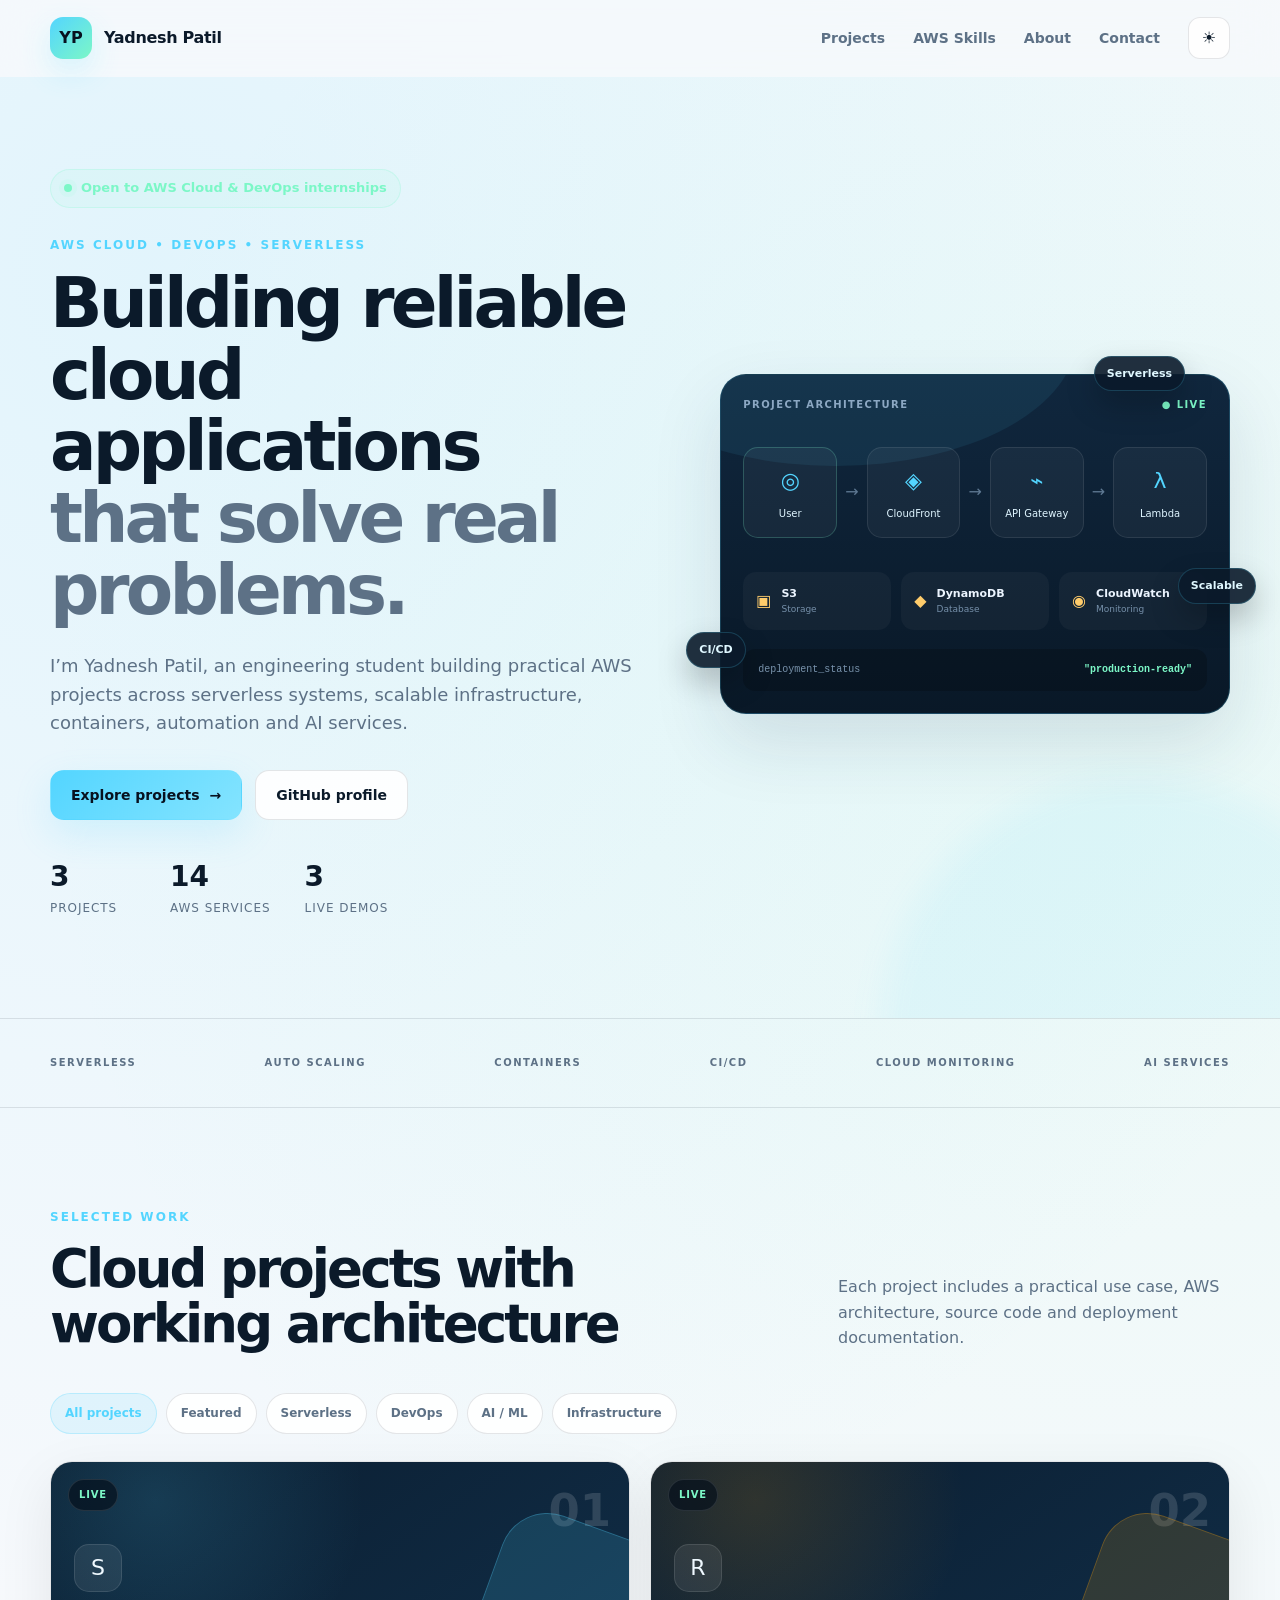
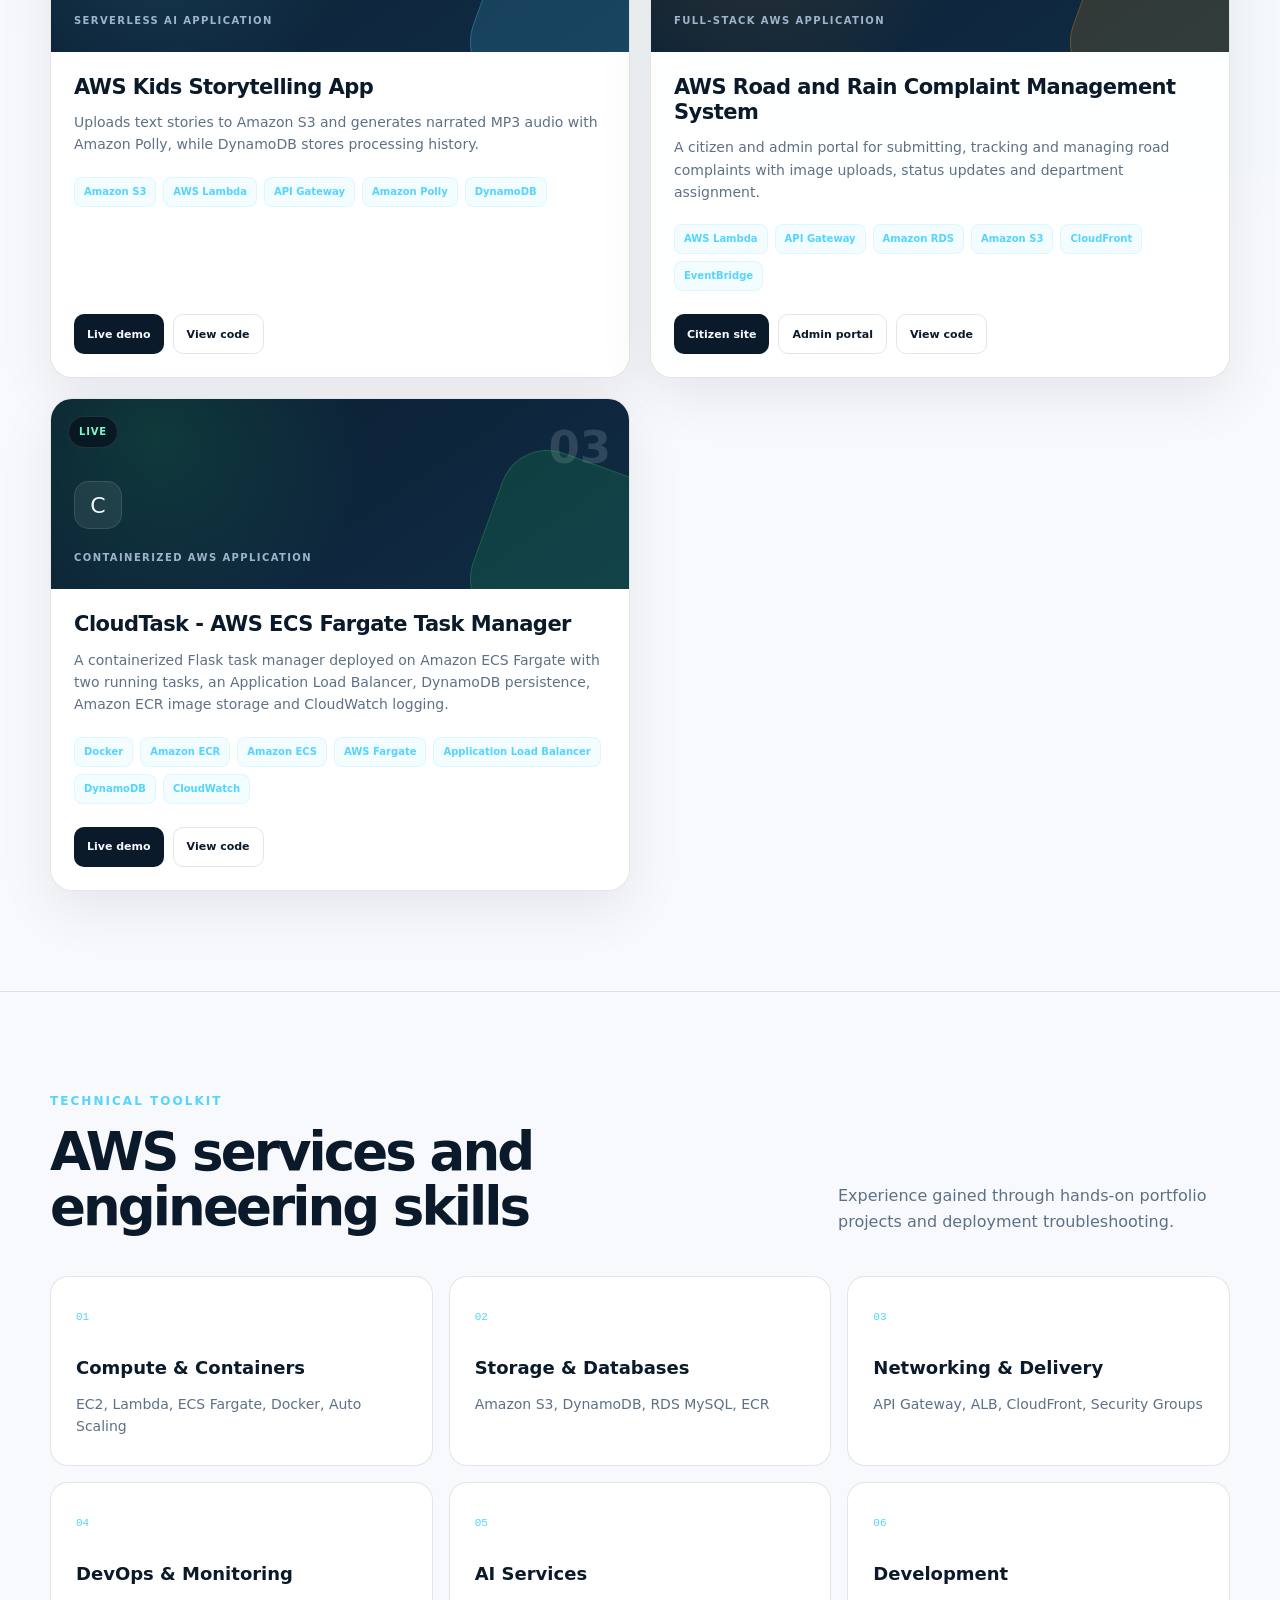
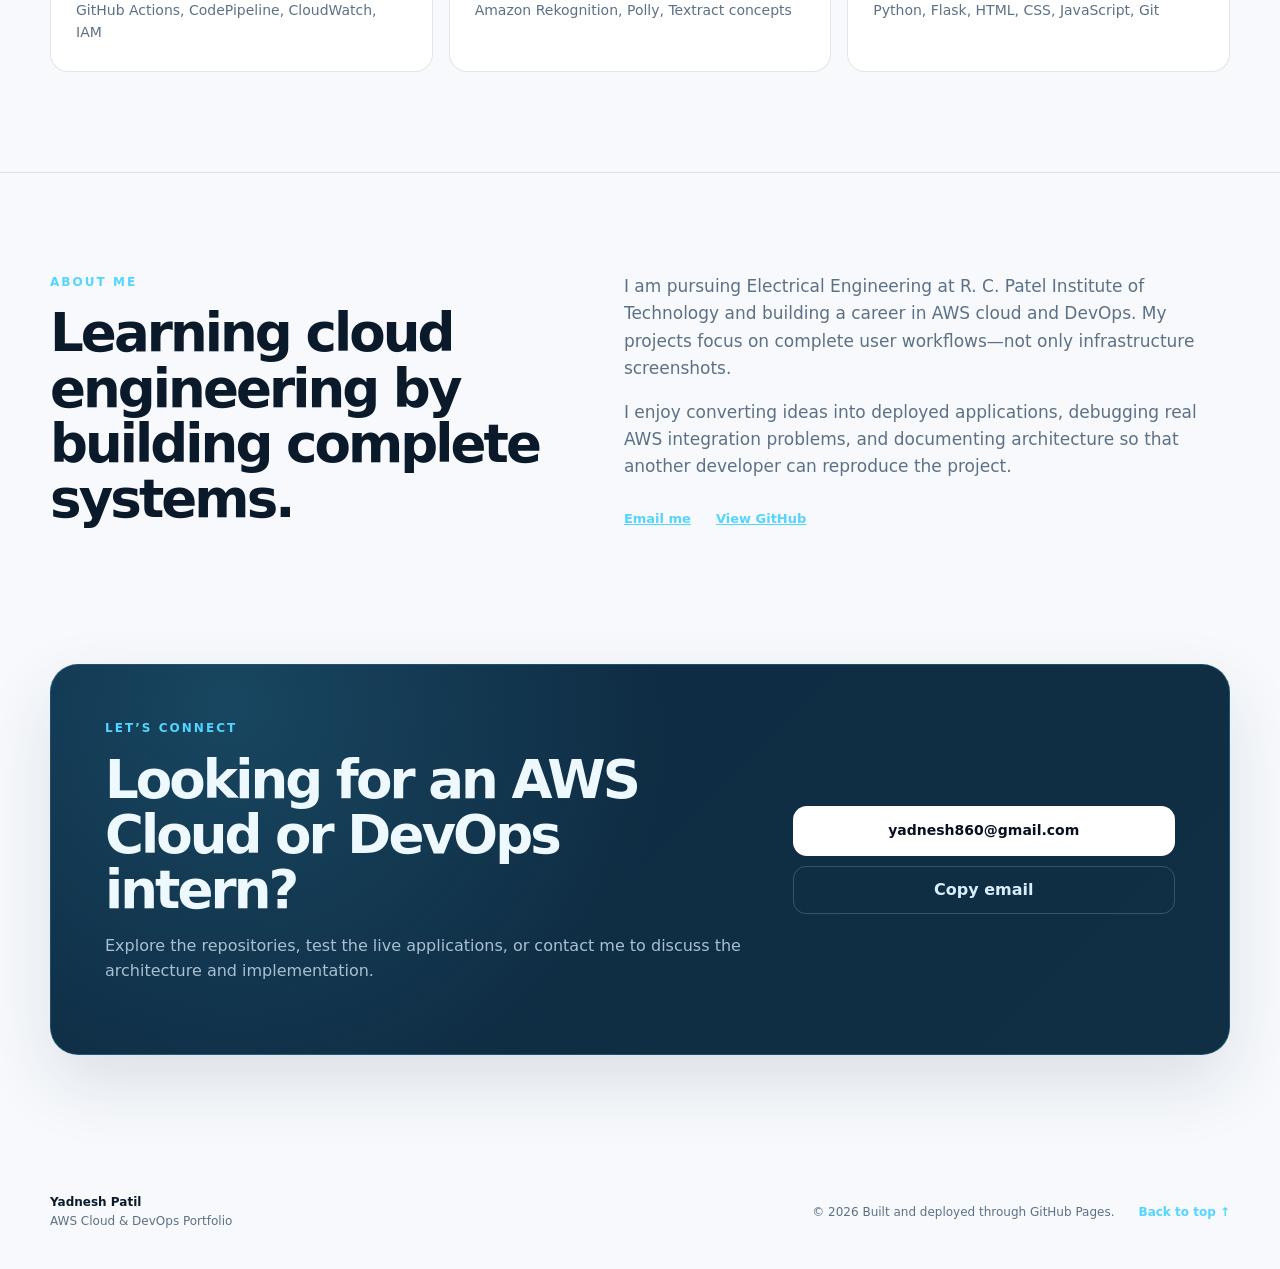
==== commit 3e96fac2: "Add CloudTask ECS Fargate project to portfolio" ====
--- a/index.html
+++ b/index.html
@@ -10,7 +10,7 @@
 
   <link rel="icon" href="assets/favicon.svg" type="image/svg+xml">
   <link rel="stylesheet" href="styles.css">
-  <script src="script.js" defer></script>
+  <script src="script.js?v=6" defer></script>
 </head>
 
 <body>
--- a/styles.css
+++ b/styles.css
@@ -1106,3 +1106,7 @@
     transition-duration: 0.01ms !important;
   }
 }
+
+.project-actions {
+  flex-wrap: wrap;
+}
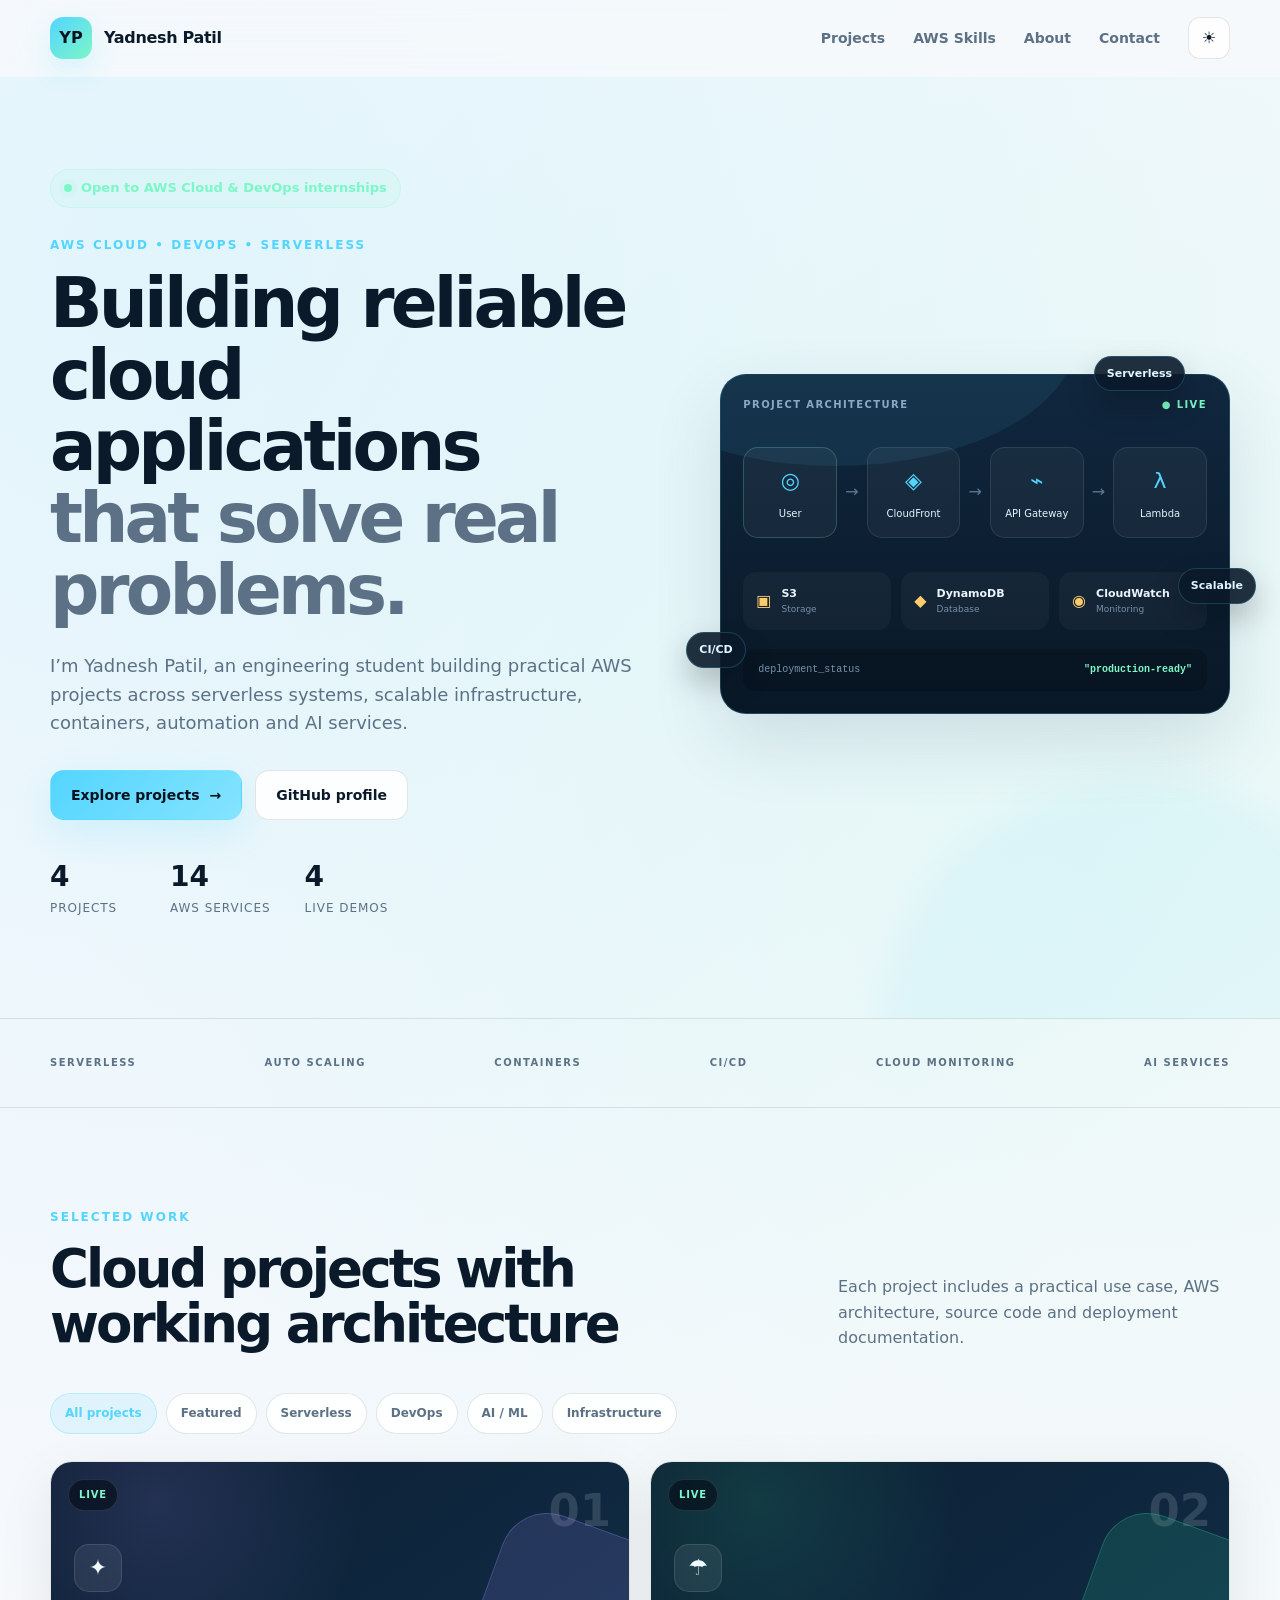
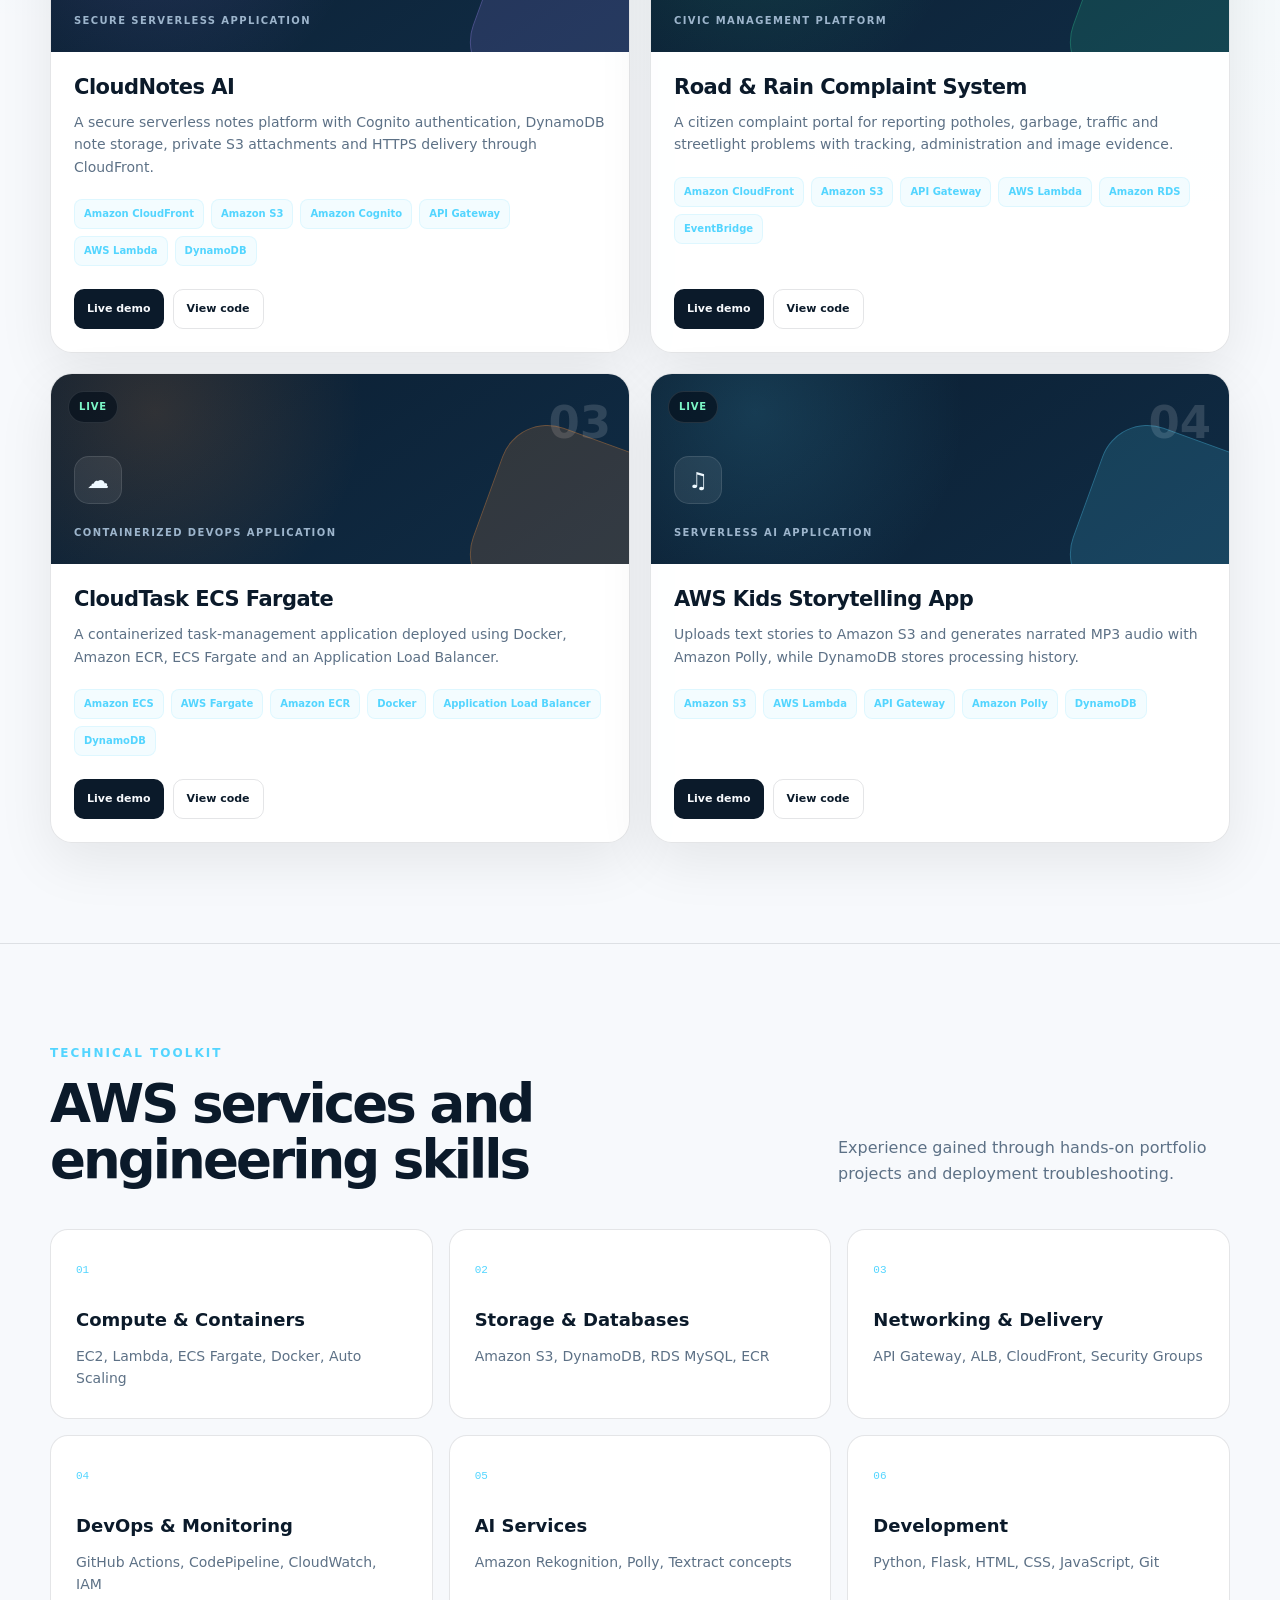
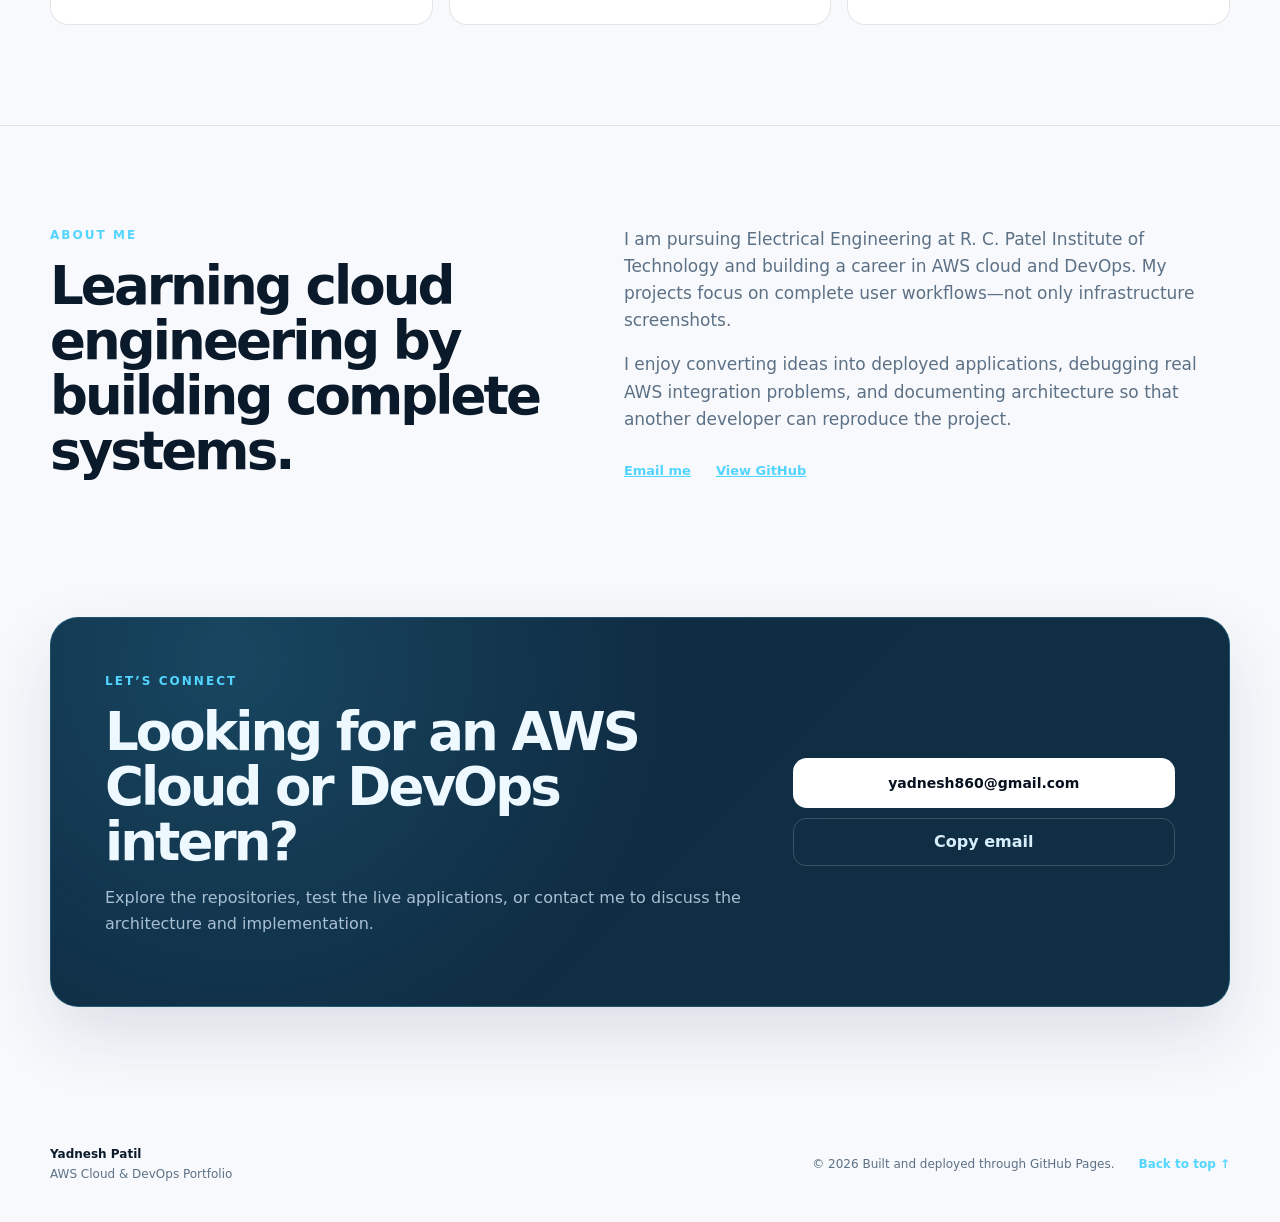
==== commit e55cf00f: "Add CloudNotes AI and completed projects to portfolio" ====
--- a/index.html
+++ b/index.html
@@ -10,7 +10,7 @@
 
   <link rel="icon" href="assets/favicon.svg" type="image/svg+xml">
   <link rel="stylesheet" href="styles.css">
-  <script src="script.js?v=6" defer></script>
+  <script src="script.js?v=1784212701" defer></script>
 </head>
 
 <body>
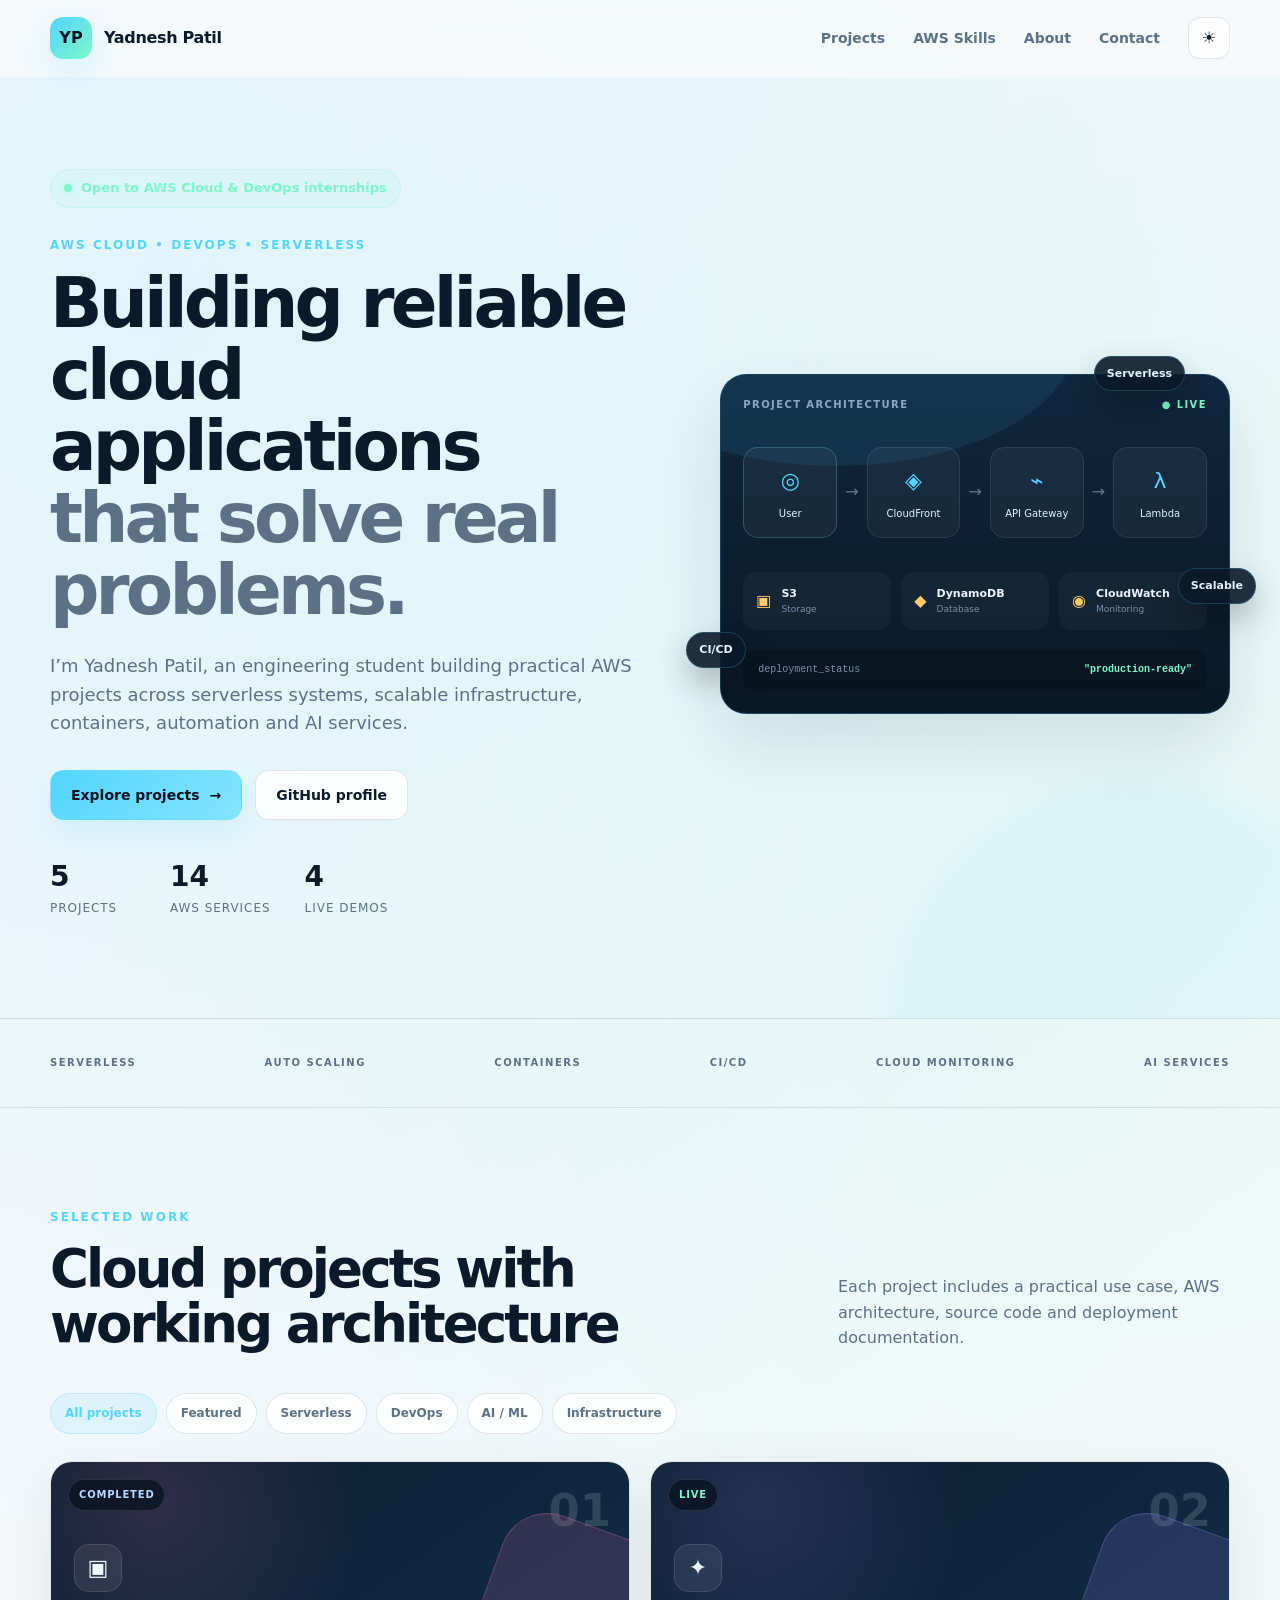
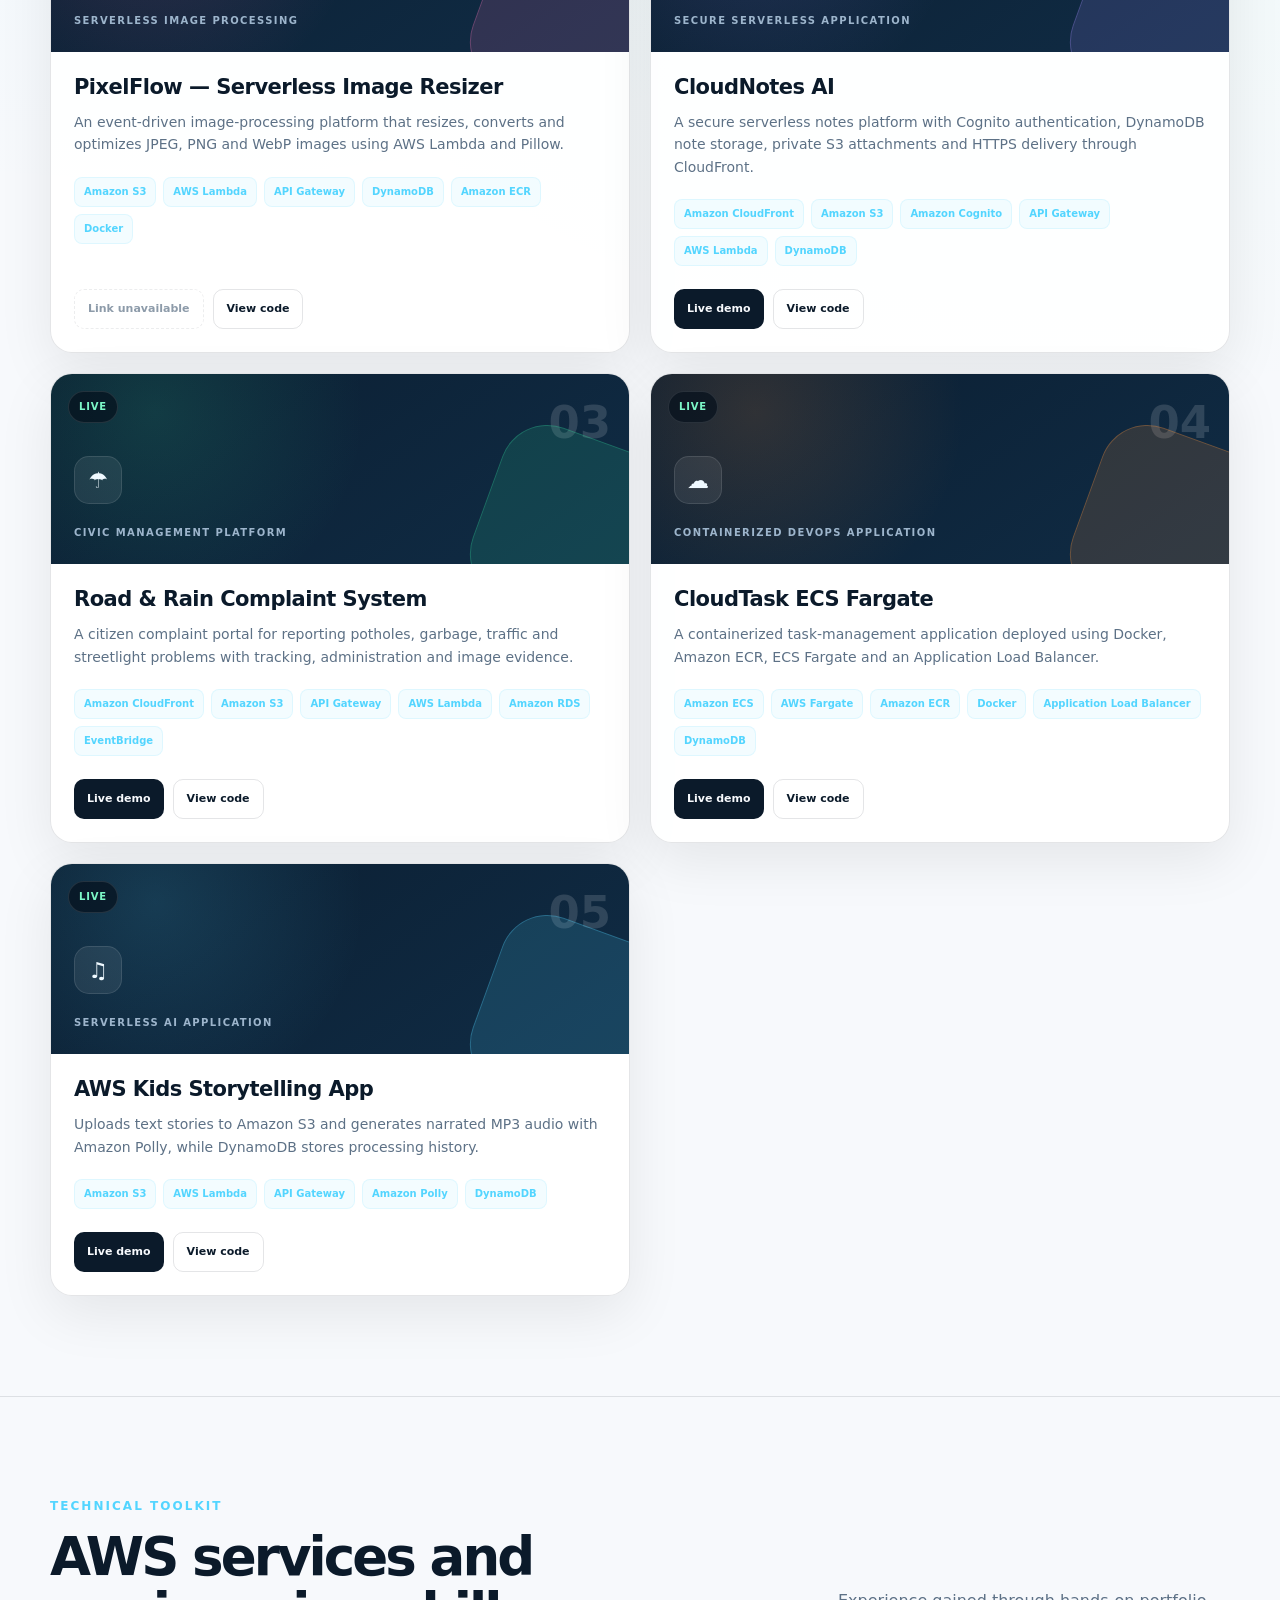
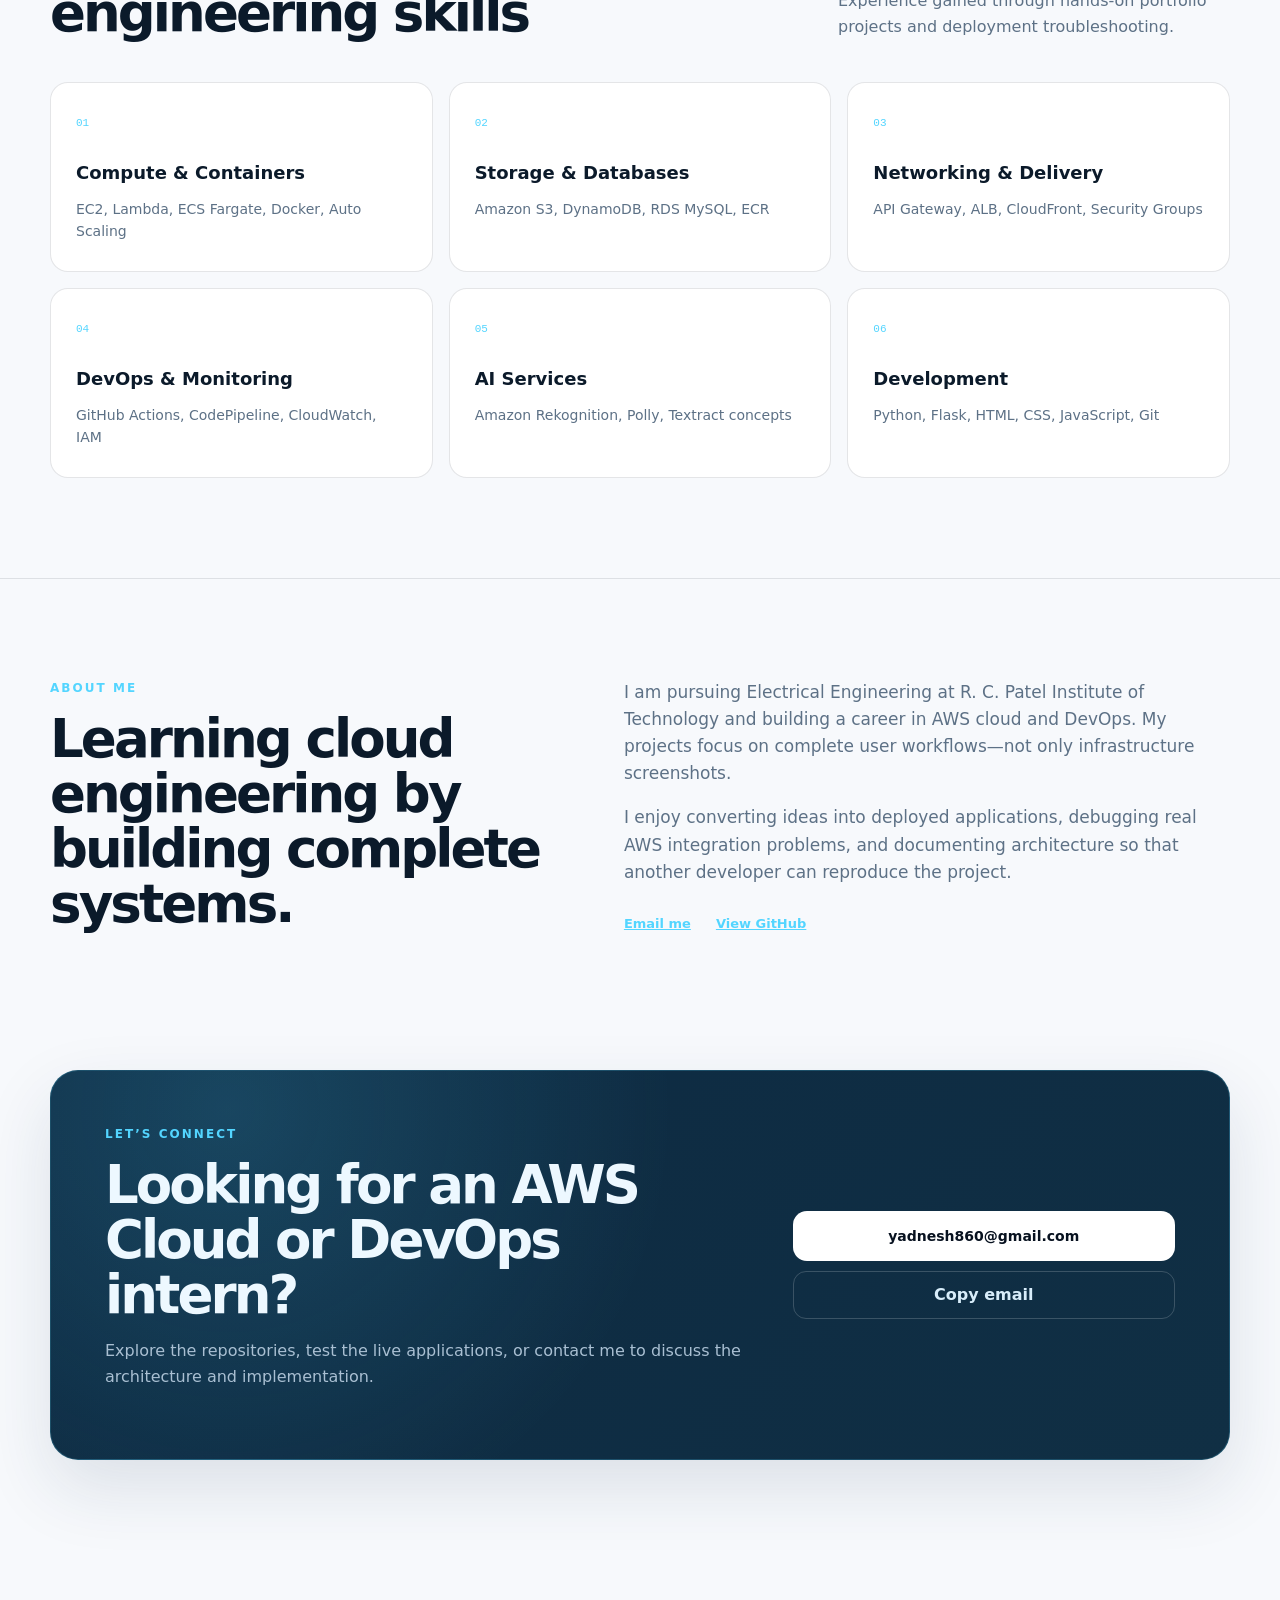
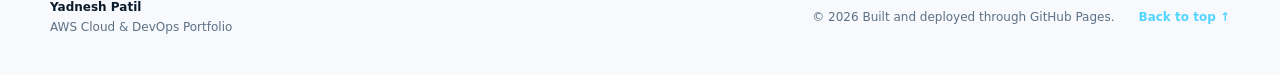
==== commit 6bafaf4f: "Add PixelFlow image resizer to portfolio" ====
--- a/index.html
+++ b/index.html
@@ -10,7 +10,7 @@
 
   <link rel="icon" href="assets/favicon.svg" type="image/svg+xml">
   <link rel="stylesheet" href="styles.css">
-  <script src="script.js?v=1784212701" defer></script>
+  <script src="script.js?v=1784232943" defer></script>
 </head>
 
 <body>
